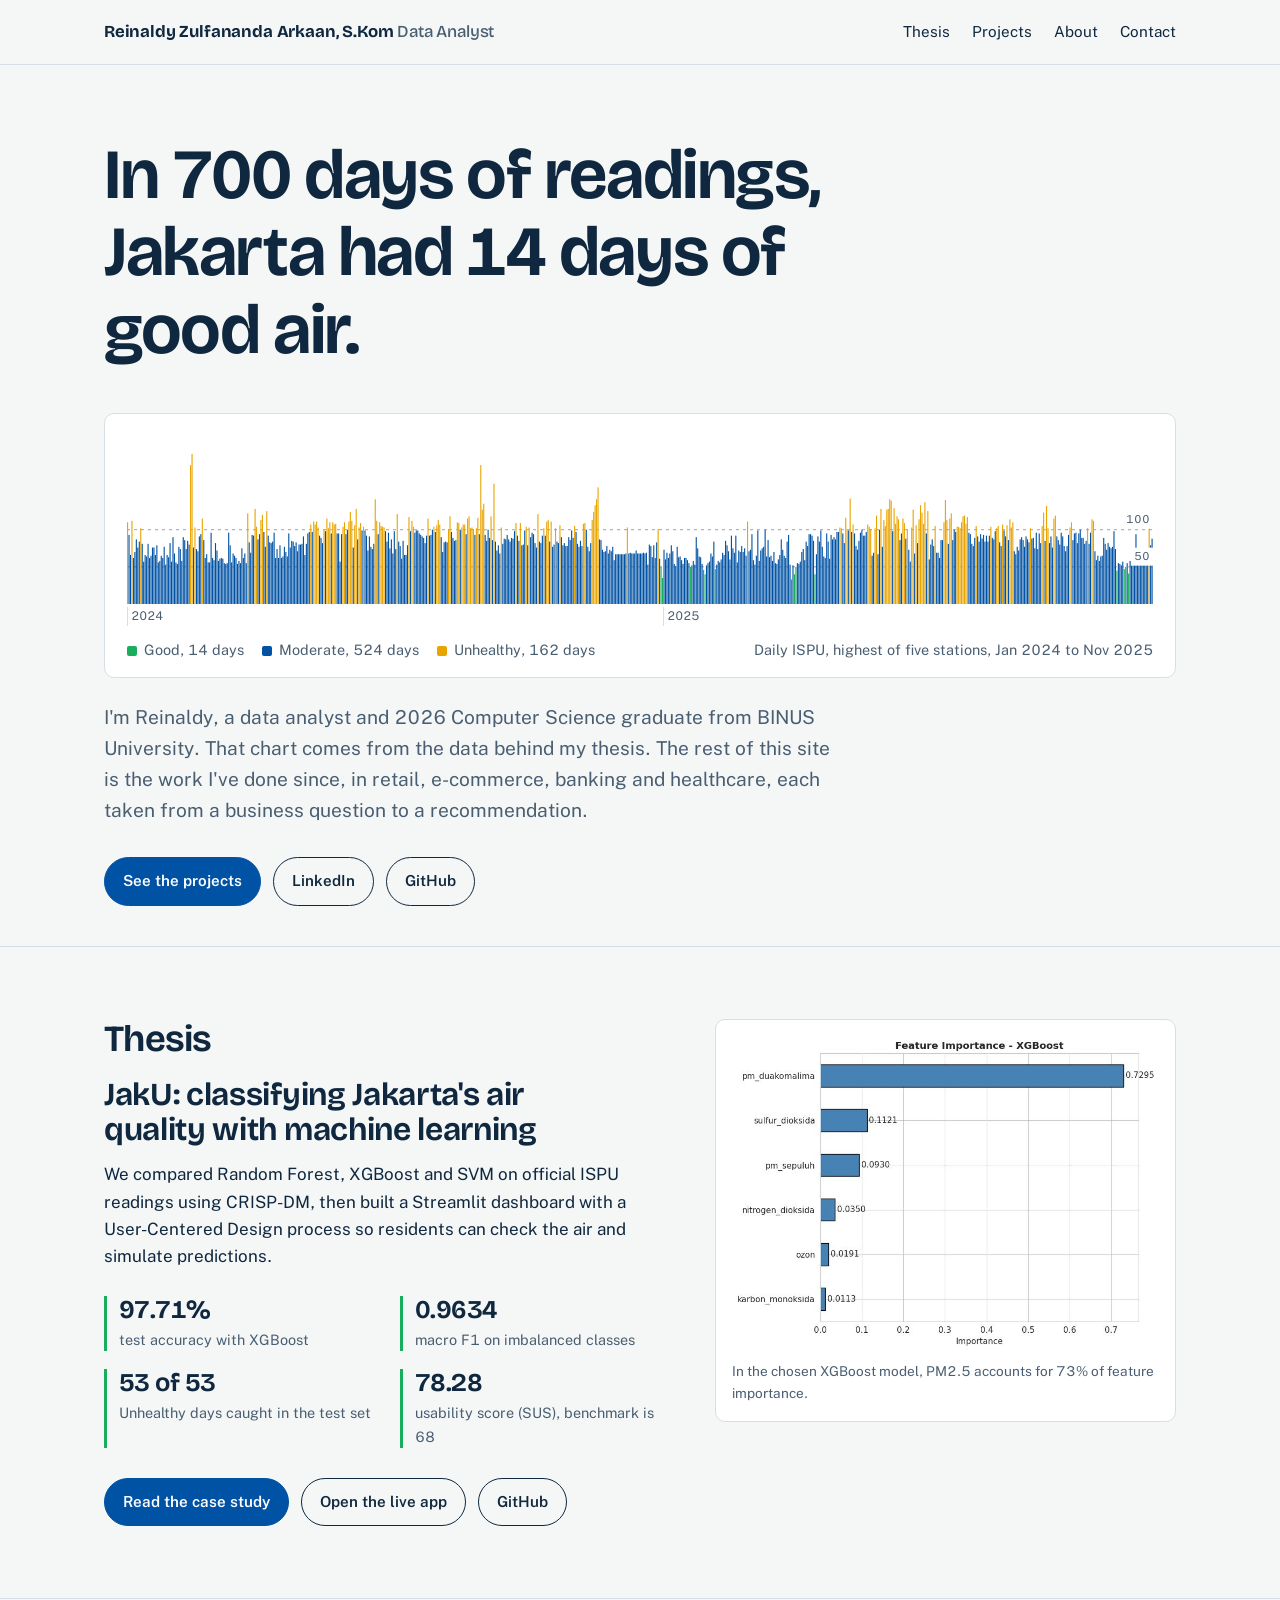
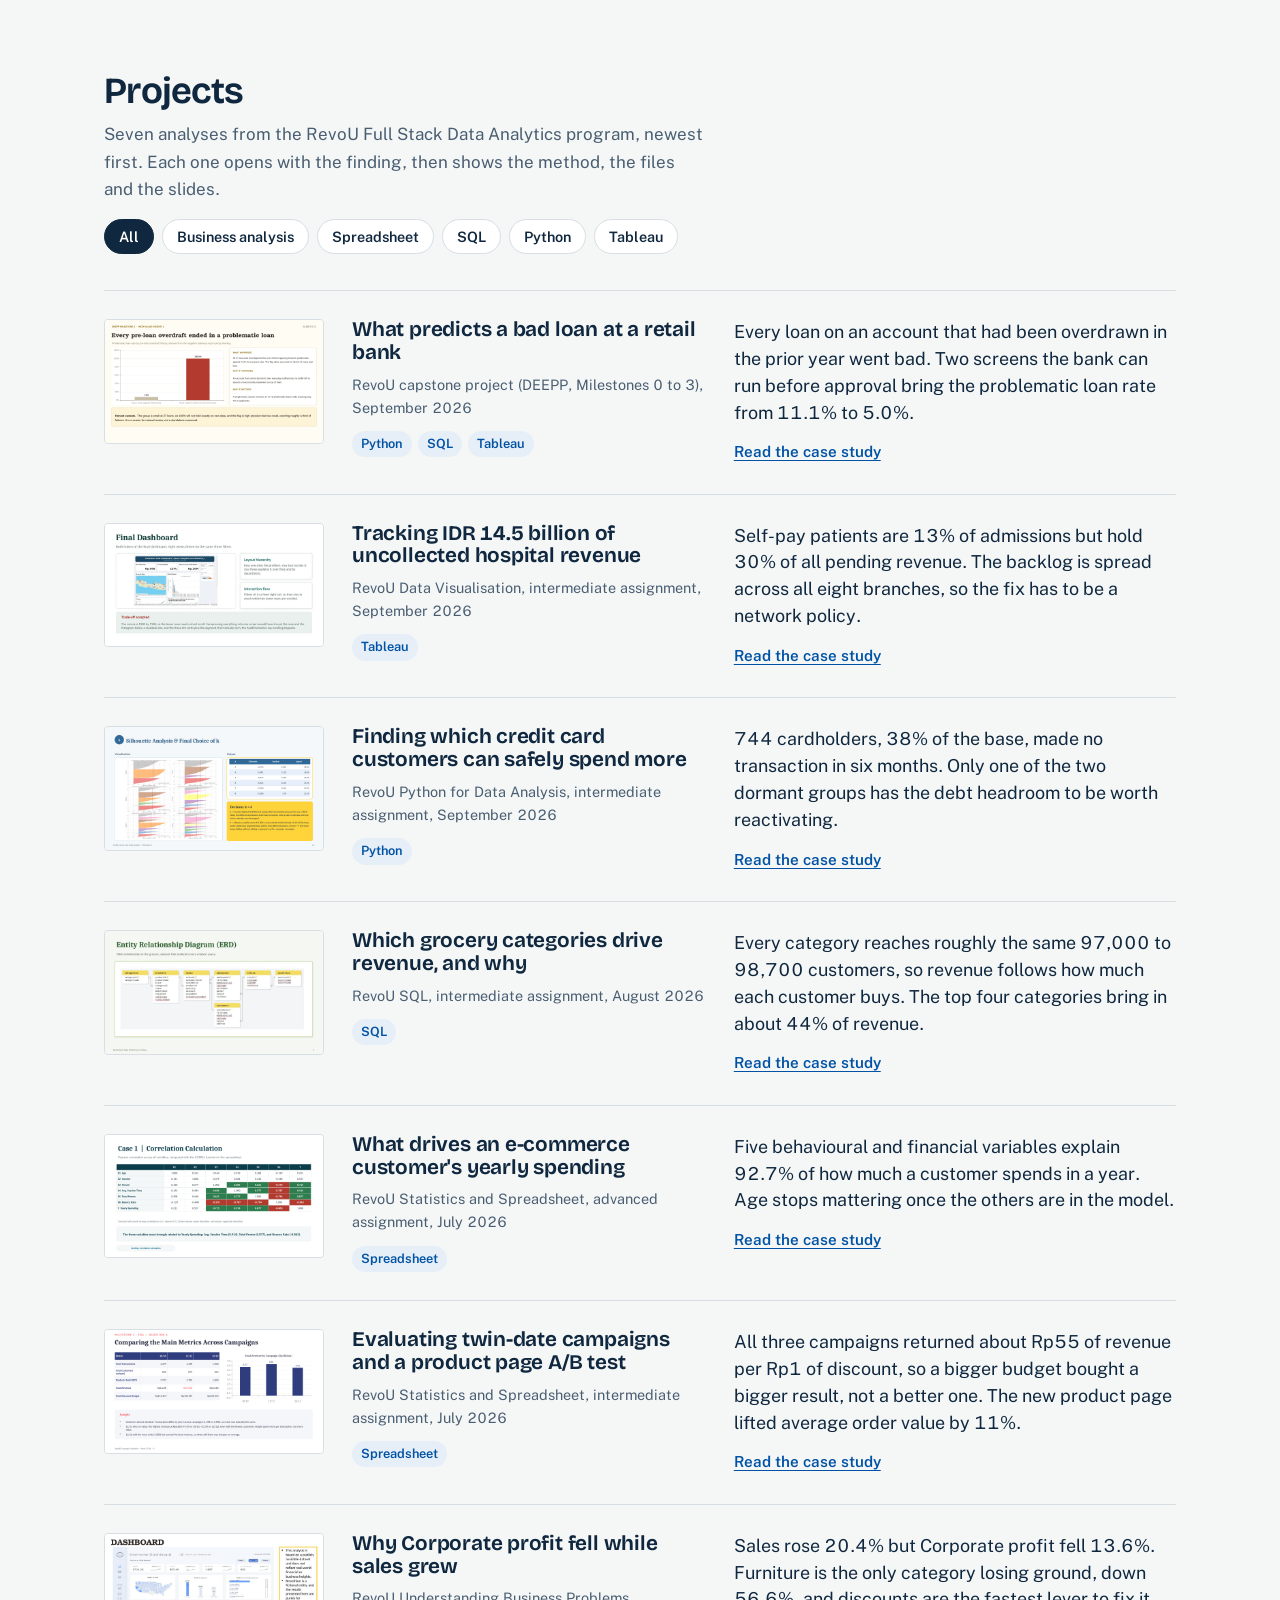
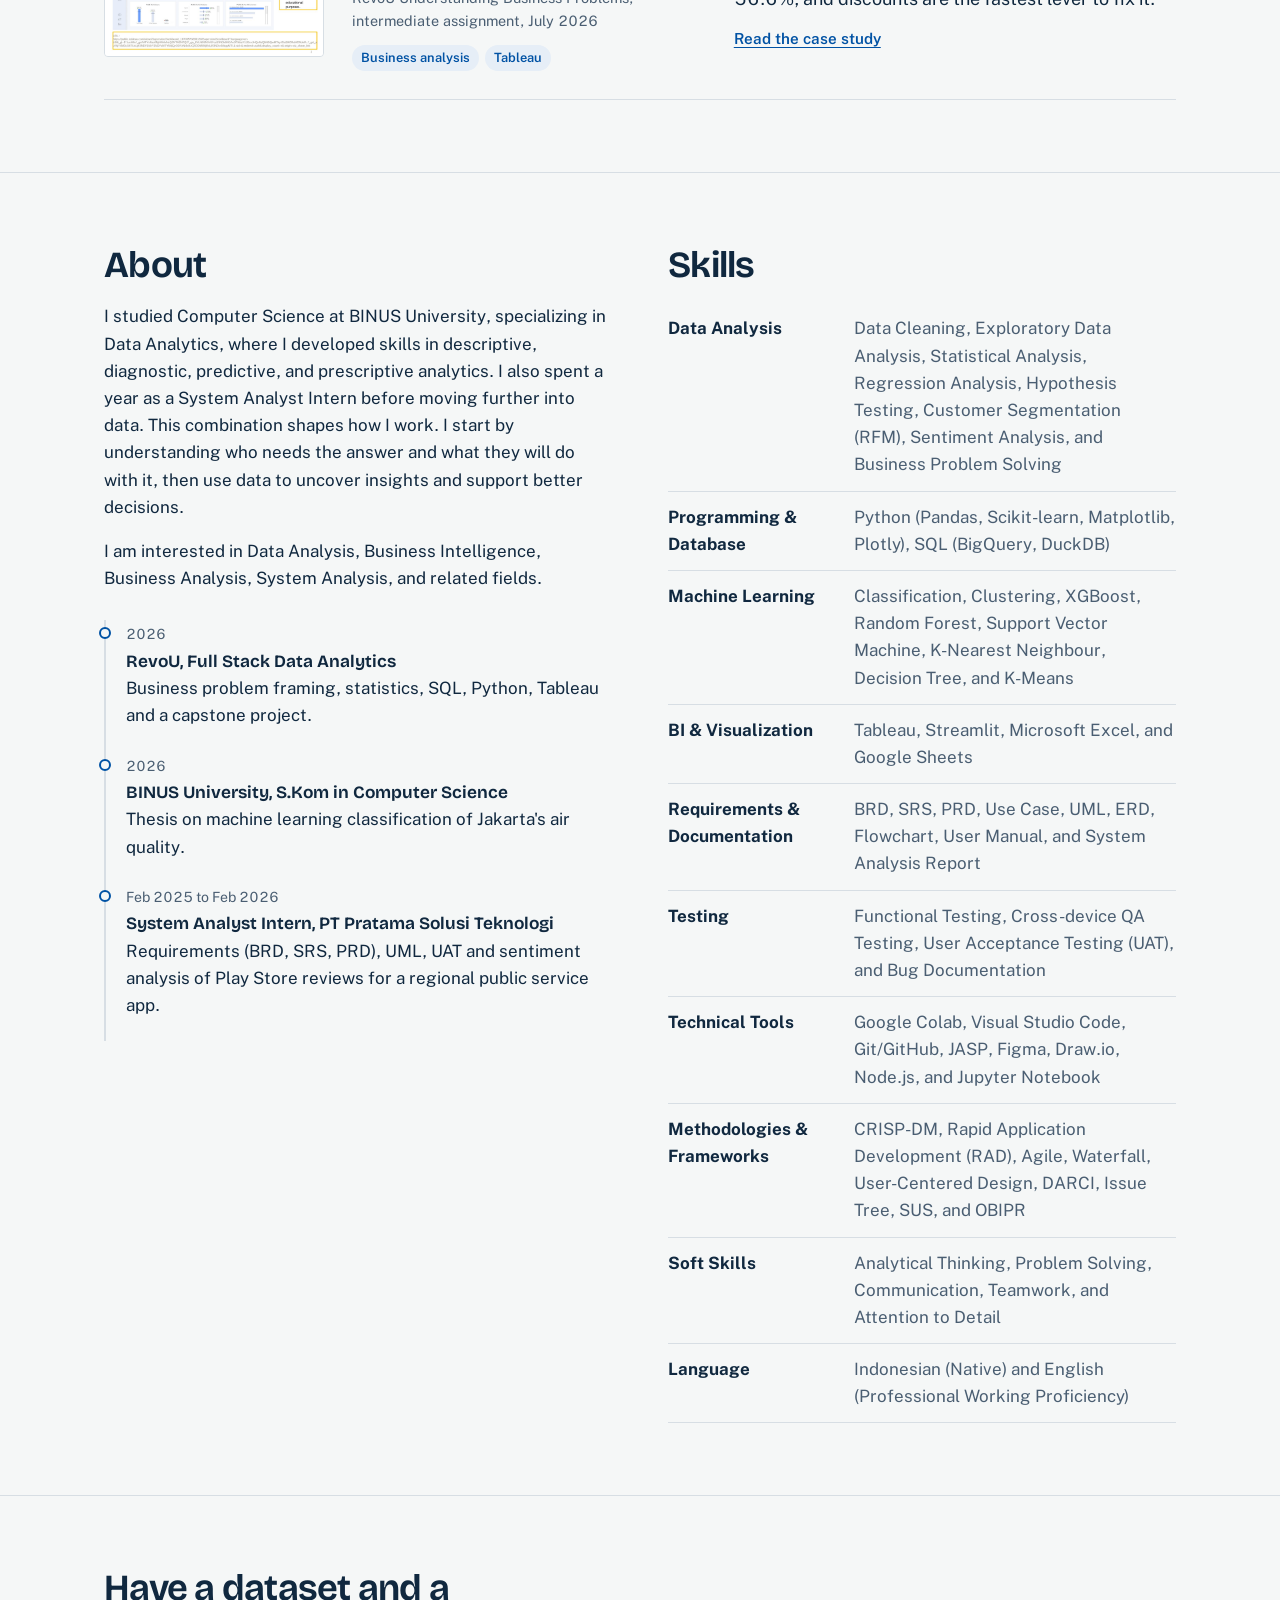
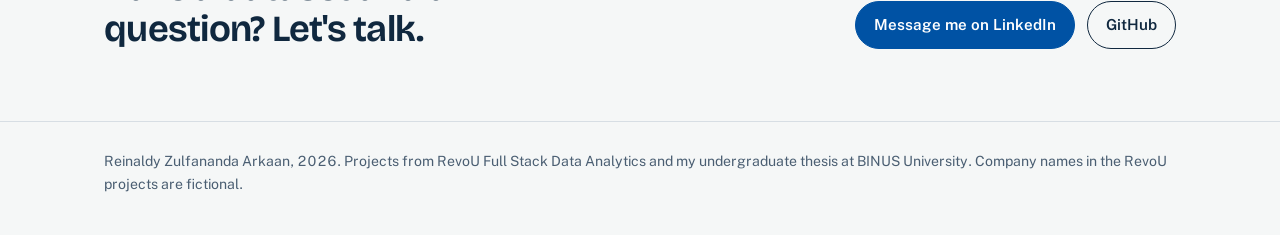
==== index.html @ dea35ff4 "Update index.html" ====
<!doctype html>
<html lang="en">
<head>
<meta charset="utf-8">
<meta name="viewport" content="width=device-width, initial-scale=1">
<title>Reinaldy Zulfananda Arkaan | Data Analyst</title>
<meta name="description" content="Data analyst portfolio: SQL, Python, spreadsheet and Tableau projects, plus a machine learning thesis on Jakarta&#x27;s air quality.">
<meta property="og:title" content="Reinaldy Zulfananda Arkaan | Data Analyst">
<meta property="og:description" content="Data analyst portfolio: SQL, Python, spreadsheet and Tableau projects, plus a machine learning thesis on Jakarta&#x27;s air quality.">
<meta name="theme-color" content="#10283F">
<link rel="icon" href="assets/img/favicon.svg" type="image/svg+xml">
<link rel="preconnect" href="https://fonts.googleapis.com"><link rel="preconnect" href="https://fonts.gstatic.com" crossorigin><link href="https://fonts.googleapis.com/css2?family=Bricolage+Grotesque:opsz,wght@12..96,500;12..96,650;12..96,700&family=Public+Sans:ital,wght@0,400;0,500;0,600;0,700;1,400&display=swap" rel="stylesheet">
<link rel="stylesheet" href="assets/css/style.css">
</head>
<body>
<a class="skip" href="#main">Skip to content</a>
<header class="site-head">
  <div class="wrap">
    <a class="wordmark" href="index.html">Reinaldy Zulfananda Arkaan, S.Kom <span>Data Analyst</span></a>
    <nav class="site-nav" aria-label="Main">
      <a href="index.html#thesis">Thesis</a>
      <a href="index.html#work">Projects</a>
      <a class="hide-sm" href="index.html#about">About</a>
      <a href="index.html#contact">Contact</a>
    </nav>
  </div>
</header>
<main id="main">
<div class="wrap">
  <section class="hero">
    <h1>In 700 days of readings, Jakarta had 14 days of good air.</h1>
    <div class="airstrip" id="airstrip">
      <div class="airstrip-chart"></div>
      <div class="airstrip-foot">
        <div class="legend"><span style="--c:var(--green)">Good, 14 days</span><span style="--c:var(--blue)">Moderate, 524 days</span><span style="--c:var(--amber)">Unhealthy, 162 days</span></div>
        <div>Daily ISPU, highest of five stations, Jan 2024 to Nov 2025</div>
      </div>
    </div>
    <p class="lede">I'm Reinaldy, a data analyst and 2026 Computer Science graduate from BINUS University. That chart comes from the data behind my thesis. The rest of this site is the work I've done since, in retail, e-commerce, banking and healthcare, each taken from a business question to a recommendation.</p>
    <div class="hero-actions">
      <a class="btn primary" href="#work">See the projects</a>
      <a class="btn" href="https://www.linkedin.com/in/reinaldy-zulfananda-arkaan-30567a179/" target="_blank" rel="noopener">LinkedIn</a>
      <a class="btn" href="https://github.com/ReinaldyZA" target="_blank" rel="noopener">GitHub</a>
    </div>
  </section>
</div>

<section class="block" id="thesis">
  <div class="wrap thesis">
    <div>
      <h2 style="margin-bottom:18px">Thesis</h2>
      <h3>JakU: classifying Jakarta's air quality with machine learning</h3>
      <p>We compared Random Forest, XGBoost and SVM on official ISPU readings using CRISP-DM, then built a Streamlit dashboard with a User-Centered Design process so residents can check the air and simulate predictions.</p>
      <dl class="facts">
        <div><dt>97.71%</dt><dd>test accuracy with XGBoost</dd></div>
        <div><dt>0.9634</dt><dd>macro F1 on imbalanced classes</dd></div>
        <div><dt>53 of 53</dt><dd>Unhealthy days caught in the test set</dd></div>
        <div><dt>78.28</dt><dd>usability score (SUS), benchmark is 68</dd></div>
      </dl>
      <div class="hero-actions" style="margin-top:0">
        <a class="btn primary" href="projects/jaku-thesis.html">Read the case study</a>
        <a class="btn" href="https://jaku7-reinaldyzulfanandaarkaan.streamlit.app/" target="_blank" rel="noopener">Open the live app</a>
        <a class="btn" href="https://github.com/ReinaldyZA/JAKU-Streamlit" target="_blank" rel="noopener">GitHub</a>
      </div>
    </div>
    <figure class="thesis-media">
      <img src="assets/img/jaku/feature-importance-xgb.jpg" alt="XGBoost feature importance. PM2.5 dominates at 0.73." loading="lazy">
      <figcaption>In the chosen XGBoost model, PM2.5 accounts for 73% of feature importance.</figcaption>
    </figure>
  </div>
</section>

<section class="block" id="work">
  <div class="wrap">
    <div class="block-head">
      <div>
        <h2>Projects</h2>
        <p>Seven analyses from the RevoU Full Stack Data Analytics program, newest first. Each one opens with the finding, then shows the method, the files and the slides.</p>
      </div>
      <div class="filters" role="group" aria-label="Filter projects by tool"><button type="button" data-filter="all" aria-pressed="true">All</button><button type="button" data-filter="business" aria-pressed="false">Business analysis</button><button type="button" data-filter="spreadsheet" aria-pressed="false">Spreadsheet</button><button type="button" data-filter="sql" aria-pressed="false">SQL</button><button type="button" data-filter="python" aria-pressed="false">Python</button><button type="button" data-filter="tableau" aria-pressed="false">Tableau</button></div>
    </div>
    <ul class="work-list"><li class="work-item" data-tools="python sql tableau">
  <a class="work-thumb" href="projects/berka-credit-risk.html" tabindex="-1" aria-hidden="true"><img src="assets/img/slides/berka-2.jpg" alt="" loading="lazy" width="1280" height="720"></a>
  <div>
    <h3><a href="projects/berka-credit-risk.html">What predicts a bad loan at a retail bank</a></h3>
    <p class="work-meta">RevoU capstone project (DEEPP, Milestones 0 to 3), September 2026</p>
    <ul class="tags"><li class="tag">Python</li><li class="tag">SQL</li><li class="tag">Tableau</li></ul>
  </div>
  <div>
    <p class="work-finding">Every loan on an account that had been overdrawn in the prior year went bad. Two screens the bank can run before approval bring the problematic loan rate from 11.1% to 5.0%.</p>
    <a class="work-link" href="projects/berka-credit-risk.html">Read the case study</a>
  </div>
</li><li class="work-item" data-tools="tableau">
  <a class="work-thumb" href="projects/revo-hospital-revenue-leakage.html" tabindex="-1" aria-hidden="true"><img src="assets/img/slides/revo-hospital-2.jpg" alt="" loading="lazy" width="1280" height="720"></a>
  <div>
    <h3><a href="projects/revo-hospital-revenue-leakage.html">Tracking IDR 14.5 billion of uncollected hospital revenue</a></h3>
    <p class="work-meta">RevoU Data Visualisation, intermediate assignment, September 2026</p>
    <ul class="tags"><li class="tag">Tableau</li></ul>
  </div>
  <div>
    <p class="work-finding">Self-pay patients are 13% of admissions but hold 30% of all pending revenue. The backlog is spread across all eight branches, so the fix has to be a network policy.</p>
    <a class="work-link" href="projects/revo-hospital-revenue-leakage.html">Read the case study</a>
  </div>
</li><li class="work-item" data-tools="python">
  <a class="work-thumb" href="projects/revobank-customer-segmentation.html" tabindex="-1" aria-hidden="true"><img src="assets/img/slides/revobank-2.jpg" alt="" loading="lazy" width="1280" height="720"></a>
  <div>
    <h3><a href="projects/revobank-customer-segmentation.html">Finding which credit card customers can safely spend more</a></h3>
    <p class="work-meta">RevoU Python for Data Analysis, intermediate assignment, September 2026</p>
    <ul class="tags"><li class="tag">Python</li></ul>
  </div>
  <div>
    <p class="work-finding">744 cardholders, 38% of the base, made no transaction in six months. Only one of the two dormant groups has the debt headroom to be worth reactivating.</p>
    <a class="work-link" href="projects/revobank-customer-segmentation.html">Read the case study</a>
  </div>
</li><li class="work-item" data-tools="sql">
  <a class="work-thumb" href="projects/revogrocers-sales-sql.html" tabindex="-1" aria-hidden="true"><img src="assets/img/slides/revogrocers-2.jpg" alt="" loading="lazy" width="1280" height="720"></a>
  <div>
    <h3><a href="projects/revogrocers-sales-sql.html">Which grocery categories drive revenue, and why</a></h3>
    <p class="work-meta">RevoU SQL, intermediate assignment, August 2026</p>
    <ul class="tags"><li class="tag">SQL</li></ul>
  </div>
  <div>
    <p class="work-finding">Every category reaches roughly the same 97,000 to 98,700 customers, so revenue follows how much each customer buys. The top four categories bring in about 44% of revenue.</p>
    <a class="work-link" href="projects/revogrocers-sales-sql.html">Read the case study</a>
  </div>
</li><li class="work-item" data-tools="spreadsheet">
  <a class="work-thumb" href="projects/tokobli-yearly-spending.html" tabindex="-1" aria-hidden="true"><img src="assets/img/slides/tokobli-regression-2.jpg" alt="" loading="lazy" width="1280" height="720"></a>
  <div>
    <h3><a href="projects/tokobli-yearly-spending.html">What drives an e-commerce customer&#x27;s yearly spending</a></h3>
    <p class="work-meta">RevoU Statistics and Spreadsheet, advanced assignment, July 2026</p>
    <ul class="tags"><li class="tag">Spreadsheet</li></ul>
  </div>
  <div>
    <p class="work-finding">Five behavioural and financial variables explain 92.7% of how much a customer spends in a year. Age stops mattering once the others are in the model.</p>
    <a class="work-link" href="projects/tokobli-yearly-spending.html">Read the case study</a>
  </div>
</li><li class="work-item" data-tools="spreadsheet">
  <a class="work-thumb" href="projects/tokobli-campaign-ab-test.html" tabindex="-1" aria-hidden="true"><img src="assets/img/slides/tokobli-campaign-2.jpg" alt="" loading="lazy" width="1280" height="720"></a>
  <div>
    <h3><a href="projects/tokobli-campaign-ab-test.html">Evaluating twin-date campaigns and a product page A/B test</a></h3>
    <p class="work-meta">RevoU Statistics and Spreadsheet, intermediate assignment, July 2026</p>
    <ul class="tags"><li class="tag">Spreadsheet</li></ul>
  </div>
  <div>
    <p class="work-finding">All three campaigns returned about Rp55 of revenue per Rp1 of discount, so a bigger budget bought a bigger result, not a better one. The new product page lifted average order value by 11%.</p>
    <a class="work-link" href="projects/tokobli-campaign-ab-test.html">Read the case study</a>
  </div>
</li><li class="work-item" data-tools="business tableau">
  <a class="work-thumb" href="projects/revoshion-corporate-profit.html" tabindex="-1" aria-hidden="true"><img src="assets/img/slides/ubp-2.jpg" alt="" loading="lazy" width="1280" height="720"></a>
  <div>
    <h3><a href="projects/revoshion-corporate-profit.html">Why Corporate profit fell while sales grew</a></h3>
    <p class="work-meta">RevoU Understanding Business Problems, intermediate assignment, July 2026</p>
    <ul class="tags"><li class="tag">Business analysis</li><li class="tag">Tableau</li></ul>
  </div>
  <div>
    <p class="work-finding">Sales rose 20.4% but Corporate profit fell 13.6%. Furniture is the only category losing ground, down 56.6%, and discounts are the fastest lever to fix it.</p>
    <a class="work-link" href="projects/revoshion-corporate-profit.html">Read the case study</a>
  </div>
</li></ul>
  </div>
</section>

<section class="block" id="about">
  <div class="wrap about">
    <div>
      <h2 style="margin-bottom:18px">About</h2>
      <p>I studied Computer Science at BINUS University, specializing in Data Analytics, where I developed skills in descriptive, diagnostic, predictive, and prescriptive analytics. I also spent a year as a System Analyst Intern before moving further into data. This combination shapes how I work. I start by understanding who needs the answer and what they will do with it, then use data to uncover insights and support better decisions.</p>
      <p>I am interested in Data Analysis, Business Intelligence, Business Analysis, System Analysis, and related fields.</p>
      <ol class="timeline" style="margin-top:28px">
        <li><span class="when">2026</span><strong>RevoU, Full Stack Data Analytics</strong>Business problem framing, statistics, SQL, Python, Tableau and a capstone project.</li>
        <li><span class="when">2026</span><strong>BINUS University, S.Kom in Computer Science</strong>Thesis on machine learning classification of Jakarta's air quality.</li>
        <li><span class="when">Feb 2025 to Feb 2026</span><strong>System Analyst Intern, PT Pratama Solusi Teknologi</strong>Requirements (BRD, SRS, PRD), UML, UAT and sentiment analysis of Play Store reviews for a regional public service app.</li>
      </ol>
    </div>
    <div>
      <h2 style="margin-bottom:18px">Skills</h2>
      <dl class="skills">
        <div><dt>Data Analysis</dt><dd>Data Cleaning, Exploratory Data Analysis, Statistical Analysis, Regression Analysis, Hypothesis Testing, Customer Segmentation (RFM), Sentiment Analysis, and Business Problem Solving</dd></div>
        <div><dt>Programming &amp; Database</dt><dd>Python (Pandas, Scikit-learn, Matplotlib, Plotly), SQL (BigQuery, DuckDB)</dd></div>
        <div><dt>Machine Learning</dt><dd>Classification, Clustering, XGBoost, Random Forest, Support Vector Machine, K-Nearest Neighbour, Decision Tree, and K-Means</dd></div>
        <div><dt>BI &amp; Visualization</dt><dd>Tableau, Streamlit, Microsoft Excel, and Google Sheets</dd></div>
        <div><dt>Requirements &amp; Documentation</dt><dd>BRD, SRS, PRD, Use Case, UML, ERD, Flowchart, User Manual, and System Analysis Report</dd></div>
        <div><dt>Testing</dt><dd>Functional Testing, Cross-device QA Testing, User Acceptance Testing (UAT), and Bug Documentation</dd></div>
        <div><dt>Technical Tools</dt><dd>Google Colab, Visual Studio Code, Git/GitHub, JASP, Figma, Draw.io, Node.js, and Jupyter Notebook</dd></div>
        <div><dt>Methodologies &amp; Frameworks</dt><dd>CRISP-DM, Rapid Application Development (RAD), Agile, Waterfall, User-Centered Design, DARCI, Issue Tree, SUS, and OBIPR</dd></div>
        <div><dt>Soft Skills</dt><dd>Analytical Thinking, Problem Solving, Communication, Teamwork, and Attention to Detail</dd></div>
        <div><dt>Language</dt><dd>Indonesian (Native) and English (Professional Working Proficiency)</dd></div>
      </dl>
    </div>
  </div>
</section>

<section class="block" id="contact">
  <div class="wrap contact">
    <h2>Have a dataset and a question? Let's talk.</h2>
    <div class="hero-actions" style="margin-top:0">
      <a class="btn primary" href="https://www.linkedin.com/in/reinaldy-zulfananda-arkaan-30567a179/" target="_blank" rel="noopener">Message me on LinkedIn</a>
      <a class="btn" href="https://github.com/ReinaldyZA" target="_blank" rel="noopener">GitHub</a>
    </div>
  </div>
</section>
</main>
<footer class="site-foot">
  <div class="wrap">Reinaldy Zulfananda Arkaan, 2026. Projects from RevoU Full Stack Data Analytics and my undergraduate thesis at BINUS University. Company names in the RevoU projects are fictional.</div>
</footer>
<script src="assets/js/ispu-data.js"></script><script src="assets/js/main.js"></script>
</body>
</html>
---- assets/css/style.css ----
:root {
  --paper: #F5F7F7;
  --surface: #FFFFFF;
  --ink: #10283F;
  --ink-soft: #4A5E72;
  --line: #D7DEE4;
  --blue: #0052A4;
  --green: #19AE5D;
  --amber: #E9A400;
  --blue-wash: #E6EEF7;
  --radius-s: 4px;
  --radius-m: 10px;
  --wrap: 1120px;
  --display: "Bricolage Grotesque", "Segoe UI", system-ui, sans-serif;
  --body: "Public Sans", "Segoe UI", system-ui, -apple-system, sans-serif;
}

*, *::before, *::after { box-sizing: border-box; }
html { -webkit-text-size-adjust: 100%; scroll-behavior: smooth; }
@media (prefers-reduced-motion: reduce) { html { scroll-behavior: auto; } }

body {
  margin: 0;
  background: var(--paper);
  color: var(--ink);
  font-family: var(--body);
  font-size: 1.0625rem;
  line-height: 1.6;
  font-variant-numeric: tabular-nums;
}

img { max-width: 100%; height: auto; display: block; }
a { color: var(--blue); text-underline-offset: 3px; text-decoration-thickness: 1px; }
a:hover { text-decoration-thickness: 2px; }
:focus-visible { outline: 3px solid var(--amber); outline-offset: 3px; border-radius: 2px; }

.wrap { max-width: var(--wrap); margin: 0 auto; padding: 0 24px; }
.skip { position: absolute; left: -999px; top: 8px; background: var(--ink); color: #fff; padding: 8px 12px; z-index: 10; }
.skip:focus { left: 8px; }

/* Header */
.site-head { border-bottom: 1px solid var(--line); background: var(--paper); position: sticky; top: 0; z-index: 5; }
.site-head .wrap { display: flex; align-items: center; justify-content: space-between; gap: 16px; min-height: 64px; }
.wordmark { font-family: var(--display); font-weight: 700; font-size: 1.05rem; color: var(--ink); text-decoration: none; letter-spacing: -0.01em; }
.wordmark span { color: var(--ink-soft); font-weight: 500; }
.site-nav { display: flex; gap: 22px; flex-wrap: wrap; }
.site-nav a { color: var(--ink); text-decoration: none; font-size: 0.95rem; }
.site-nav a:hover { color: var(--blue); text-decoration: underline; }

/* Type */
h1, h2, h3 { font-family: var(--display); font-weight: 650; letter-spacing: -0.02em; line-height: 1.1; margin: 0; }
h2 { font-size: clamp(1.7rem, 3vw, 2.3rem); }
h3 { font-size: 1.3rem; letter-spacing: -0.01em; }
p { margin: 0 0 1em; }
.lede { font-size: 1.2rem; color: var(--ink-soft); max-width: 62ch; }

/* Hero */
.hero { padding: 72px 0 40px; }
.hero h1 { font-size: clamp(2.3rem, 5.6vw, 4.4rem); max-width: 17ch; }
.hero .lede { margin-top: 24px; }

.airstrip { margin-top: 44px; background: var(--surface); border: 1px solid var(--line); border-radius: var(--radius-m); padding: 22px 22px 16px; }
.airstrip-chart { position: relative; }
.airstrip svg { width: 100%; height: 190px; display: block; overflow: visible; }
.airstrip .thr { stroke: var(--ink-soft); stroke-width: 1; stroke-dasharray: 3 4; opacity: .55; }
.airstrip .thr-label { position: absolute; right: 0; transform: translateY(-110%); font-size: 11px; color: var(--ink-soft); background: var(--surface); padding: 0 3px; }
.airstrip .year-label { position: absolute; bottom: 0; font-size: 12px; color: var(--ink-soft); padding-left: 3px; border-left: 1px solid var(--line); }
.airstrip .bar { transition: opacity .15s; }
.airstrip svg:hover .bar { opacity: .45; }
.airstrip svg .bar.on { opacity: 1; }
.air-tip { position: absolute; top: -8px; pointer-events: none; background: var(--ink); color: #fff; font-size: .82rem; padding: 6px 9px; border-radius: var(--radius-s); white-space: nowrap; transform: translate(-50%, -100%); opacity: 0; transition: opacity .12s; }
.air-tip.show { opacity: 1; }
.airstrip-foot { display: flex; flex-wrap: wrap; justify-content: space-between; gap: 10px 24px; margin-top: 12px; font-size: .9rem; color: var(--ink-soft); }
.legend { display: flex; flex-wrap: wrap; gap: 6px 18px; }
.legend span::before { content: ""; display: inline-block; width: 10px; height: 10px; border-radius: 2px; margin-right: 7px; vertical-align: -1px; background: var(--c); }

.hero-actions { display: flex; flex-wrap: wrap; gap: 12px; margin-top: 32px; }
.btn { display: inline-flex; align-items: center; gap: 8px; padding: 11px 18px; border-radius: 999px; font-weight: 600; font-size: .95rem; text-decoration: none; border: 1.5px solid var(--ink); color: var(--ink); background: transparent; }
.btn:hover { background: var(--ink); color: #fff; text-decoration: none; }
.btn.primary { background: var(--blue); border-color: var(--blue); color: #fff; }
.btn.primary:hover { background: #003F80; border-color: #003F80; }

/* Sections */
section.block { padding: 72px 0; border-top: 1px solid var(--line); }
.block-head { display: flex; flex-wrap: wrap; align-items: end; justify-content: space-between; gap: 16px 32px; margin-bottom: 36px; }
.block-head p { margin: 10px 0 0; color: var(--ink-soft); max-width: 60ch; }

/* Thesis feature */
.thesis { display: grid; grid-template-columns: 1.1fr .9fr; gap: 48px; align-items: start; }
.thesis h3 { font-size: clamp(1.5rem, 2.6vw, 2rem); margin-bottom: 14px; max-width: 22ch; }
.thesis-media { margin: 0; background: var(--surface); border: 1px solid var(--line); border-radius: var(--radius-m); padding: 16px; }
.thesis-media figcaption { font-size: .85rem; color: var(--ink-soft); margin-top: 10px; }
.facts { display: grid; grid-template-columns: repeat(2, minmax(0, 1fr)); gap: 18px 28px; margin: 26px 0 30px; padding: 0; }
.facts div { border-left: 3px solid var(--green); padding-left: 12px; }
.facts dt { font-family: var(--display); font-weight: 650; font-size: 1.6rem; letter-spacing: -0.02em; line-height: 1.1; }
.facts dd { margin: 4px 0 0; font-size: .9rem; color: var(--ink-soft); }

/* Filters */
.filters { display: flex; flex-wrap: wrap; gap: 8px; }
.filters button { font: 600 .9rem var(--body); padding: 8px 14px; border-radius: 999px; border: 1.5px solid var(--line); background: var(--surface); color: var(--ink); cursor: pointer; }
.filters button:hover { border-color: var(--ink); }
.filters button[aria-pressed="true"] { background: var(--ink); border-color: var(--ink); color: #fff; }

/* Project list */
.work-list { list-style: none; margin: 0; padding: 0; border-top: 1px solid var(--line); }
.work-item { display: grid; grid-template-columns: 220px minmax(0, 1fr) minmax(0, 1.25fr); gap: 28px; padding: 28px 0; border-bottom: 1px solid var(--line); align-items: start; }
.work-item[hidden] { display: none; }
.work-thumb { border-radius: var(--radius-s); border: 1px solid var(--line); overflow: hidden; background: var(--surface); }
.work-thumb img { aspect-ratio: 16 / 9; object-fit: cover; width: 100%; }
.work-item h3 a { color: var(--ink); text-decoration: none; }
.work-item h3 a:hover { color: var(--blue); text-decoration: underline; }
.work-meta { font-size: .9rem; color: var(--ink-soft); margin: 8px 0 12px; }
.tags { display: flex; flex-wrap: wrap; gap: 6px; list-style: none; padding: 0; margin: 0; }
.tag { font-size: .8rem; font-weight: 600; padding: 3px 9px; border-radius: 999px; background: var(--blue-wash); color: var(--blue); }
.work-finding { font-size: 1.12rem; line-height: 1.5; margin: 0 0 12px; }
.work-link { font-weight: 600; font-size: .95rem; }

/* About */
.about { display: grid; grid-template-columns: 1fr 1fr; gap: 56px; }
.timeline { list-style: none; margin: 0; padding: 0; border-left: 2px solid var(--line); }
.timeline li { position: relative; padding: 0 0 22px 20px; }
.timeline li::before { content: ""; position: absolute; left: -7px; top: 7px; width: 12px; height: 12px; border-radius: 50%; background: var(--paper); border: 2px solid var(--blue); }
.timeline .when { font-size: .88rem; color: var(--ink-soft); }
.timeline strong { display: block; font-family: var(--display); font-weight: 650; font-size: 1.08rem; }
.skills { margin: 0; }
.skills div { display: grid; grid-template-columns: 170px 1fr; gap: 16px; padding: 12px 0; border-bottom: 1px solid var(--line); }
.skills dt { font-weight: 700; }
.skills dd { margin: 0; color: var(--ink-soft); }

/* Contact / footer */
.contact { display: flex; flex-wrap: wrap; justify-content: space-between; gap: 24px; align-items: end; }
.contact h2 { max-width: 20ch; }
.site-foot { padding: 28px 0 40px; font-size: .88rem; color: var(--ink-soft); border-top: 1px solid var(--line); }

/* Case study page */
.case-head { padding: 48px 0 36px; }
.back { font-size: .95rem; font-weight: 600; display: inline-block; margin-bottom: 26px; }
.case-head h1 { font-size: clamp(2rem, 4.4vw, 3.3rem); max-width: 22ch; }
.case-head .lede { margin-top: 18px; }
.case-meta { display: grid; grid-template-columns: repeat(4, minmax(0, 1fr)); gap: 20px; margin: 34px 0 0; padding: 20px 0 0; border-top: 1px solid var(--line); }
.case-meta dt { font-size: .85rem; color: var(--ink-soft); }
.case-meta dd { margin: 4px 0 0; font-weight: 600; font-size: .95rem; }

.case-body { display: grid; grid-template-columns: minmax(0, 1fr) 300px; gap: 56px; padding: 20px 0 72px; }
.case-body section { margin-bottom: 44px; }
.case-body h2 { font-size: 1.55rem; margin-bottom: 14px; }
.case-body p, .case-body li { max-width: 68ch; }
.question { font-family: var(--display); font-size: 1.35rem; line-height: 1.35; font-weight: 500; border-left: 4px solid var(--blue); padding: 4px 0 4px 18px; margin: 0; }
.steps { padding-left: 1.3em; margin: 0; }
.steps li { margin-bottom: 10px; padding-left: 4px; }
.steps li::marker { font-family: var(--display); font-weight: 700; color: var(--blue); }
.findings { list-style: none; padding: 0; margin: 0; }
.findings li { padding: 14px 0; border-bottom: 1px solid var(--line); }
.findings li:first-child { border-top: 1px solid var(--line); }
.findings strong { font-family: var(--display); font-weight: 650; }
.recs { padding-left: 1.2em; margin: 0; }
.recs li { margin-bottom: 8px; }

.gallery { display: grid; grid-template-columns: repeat(2, minmax(0, 1fr)); gap: 14px; }
.gallery button { padding: 0; border: 1px solid var(--line); border-radius: var(--radius-s); background: var(--surface); cursor: zoom-in; overflow: hidden; }
.gallery img { width: 100%; aspect-ratio: 16 / 9; object-fit: cover; }
.note { font-size: .88rem; color: var(--ink-soft); margin-top: 10px; }

.aside { position: sticky; top: 88px; align-self: start; }
.aside h2 { font-size: 1.1rem; margin-bottom: 10px; }
.links { list-style: none; padding: 0; margin: 0 0 28px; border-top: 1px solid var(--line); }
.links li { border-bottom: 1px solid var(--line); }
.links a { display: flex; justify-content: space-between; gap: 12px; padding: 12px 2px; text-decoration: none; color: var(--ink); font-weight: 600; font-size: .95rem; }
.links a:hover { color: var(--blue); }
.links small { color: var(--ink-soft); font-weight: 500; white-space: nowrap; }

.embed { border: 1px solid var(--line); border-radius: var(--radius-m); overflow: hidden; background: var(--surface); }
.embed iframe { width: 100%; height: 760px; border: 0; display: block; }

.codebox { background: #0F2236; color: #E4ECF4; border-radius: var(--radius-m); padding: 18px 20px; overflow-x: auto; font-size: .86rem; line-height: 1.55; max-height: 520px; }
details summary { cursor: pointer; font-weight: 600; margin-bottom: 12px; }

.table-wrap { overflow-x: auto; }
table.data { border-collapse: collapse; width: 100%; font-size: .95rem; background: var(--surface); }
table.data th, table.data td { text-align: left; padding: 10px 12px; border-bottom: 1px solid var(--line); }
table.data th { font-size: .85rem; color: var(--ink-soft); font-weight: 600; }
table.data tr.best td { font-weight: 700; }
table.data td.num, table.data th.num { text-align: right; }

.figure { background: var(--surface); border: 1px solid var(--line); border-radius: var(--radius-m); padding: 14px; margin: 18px 0 8px; }
.figure figcaption { font-size: .85rem; color: var(--ink-soft); margin-top: 8px; }

.next-case { border-top: 1px solid var(--line); padding: 36px 0 60px; }
.next-case a { font-family: var(--display); font-size: 1.5rem; font-weight: 650; text-decoration: none; color: var(--ink); }
.next-case a:hover { color: var(--blue); text-decoration: underline; }
.next-case span { display: block; font-size: .9rem; color: var(--ink-soft); margin-bottom: 6px; }

dialog.lightbox { border: 0; padding: 0; background: transparent; max-width: min(1280px, 94vw); }
dialog.lightbox::backdrop { background: rgba(16, 40, 63, .82); }
dialog.lightbox img { border-radius: var(--radius-s); }
dialog.lightbox button { position: absolute; top: 8px; right: 8px; font: 600 .9rem var(--body); background: #fff; color: var(--ink); border: 0; border-radius: 999px; padding: 8px 14px; cursor: pointer; }

@media (max-width: 900px) {
  .thesis, .about, .case-body { grid-template-columns: 1fr; gap: 36px; }
  .work-item { grid-template-columns: 1fr; gap: 14px; }
  .work-thumb { max-width: 420px; }
  .case-meta { grid-template-columns: repeat(2, minmax(0, 1fr)); }
  .aside { position: static; }
  .embed iframe { height: 560px; }
}
@media (max-width: 560px) {
  .site-nav { gap: 14px; }
  .site-nav a.hide-sm { display: none; }
  .wordmark span { display: none; }
  .site-nav { gap: 12px; flex-wrap: nowrap; }
  .site-nav a { font-size: .85rem; white-space: nowrap; }
  .wordmark { font-size: .95rem; white-space: nowrap; }
  .site-head .wrap { padding: 0 16px; }
  .hero { padding-top: 48px; }
  .facts { grid-template-columns: 1fr 1fr; }
  .gallery { grid-template-columns: 1fr; }
  .skills div { grid-template-columns: 1fr; gap: 4px; }
  .airstrip svg { height: 150px; }
}
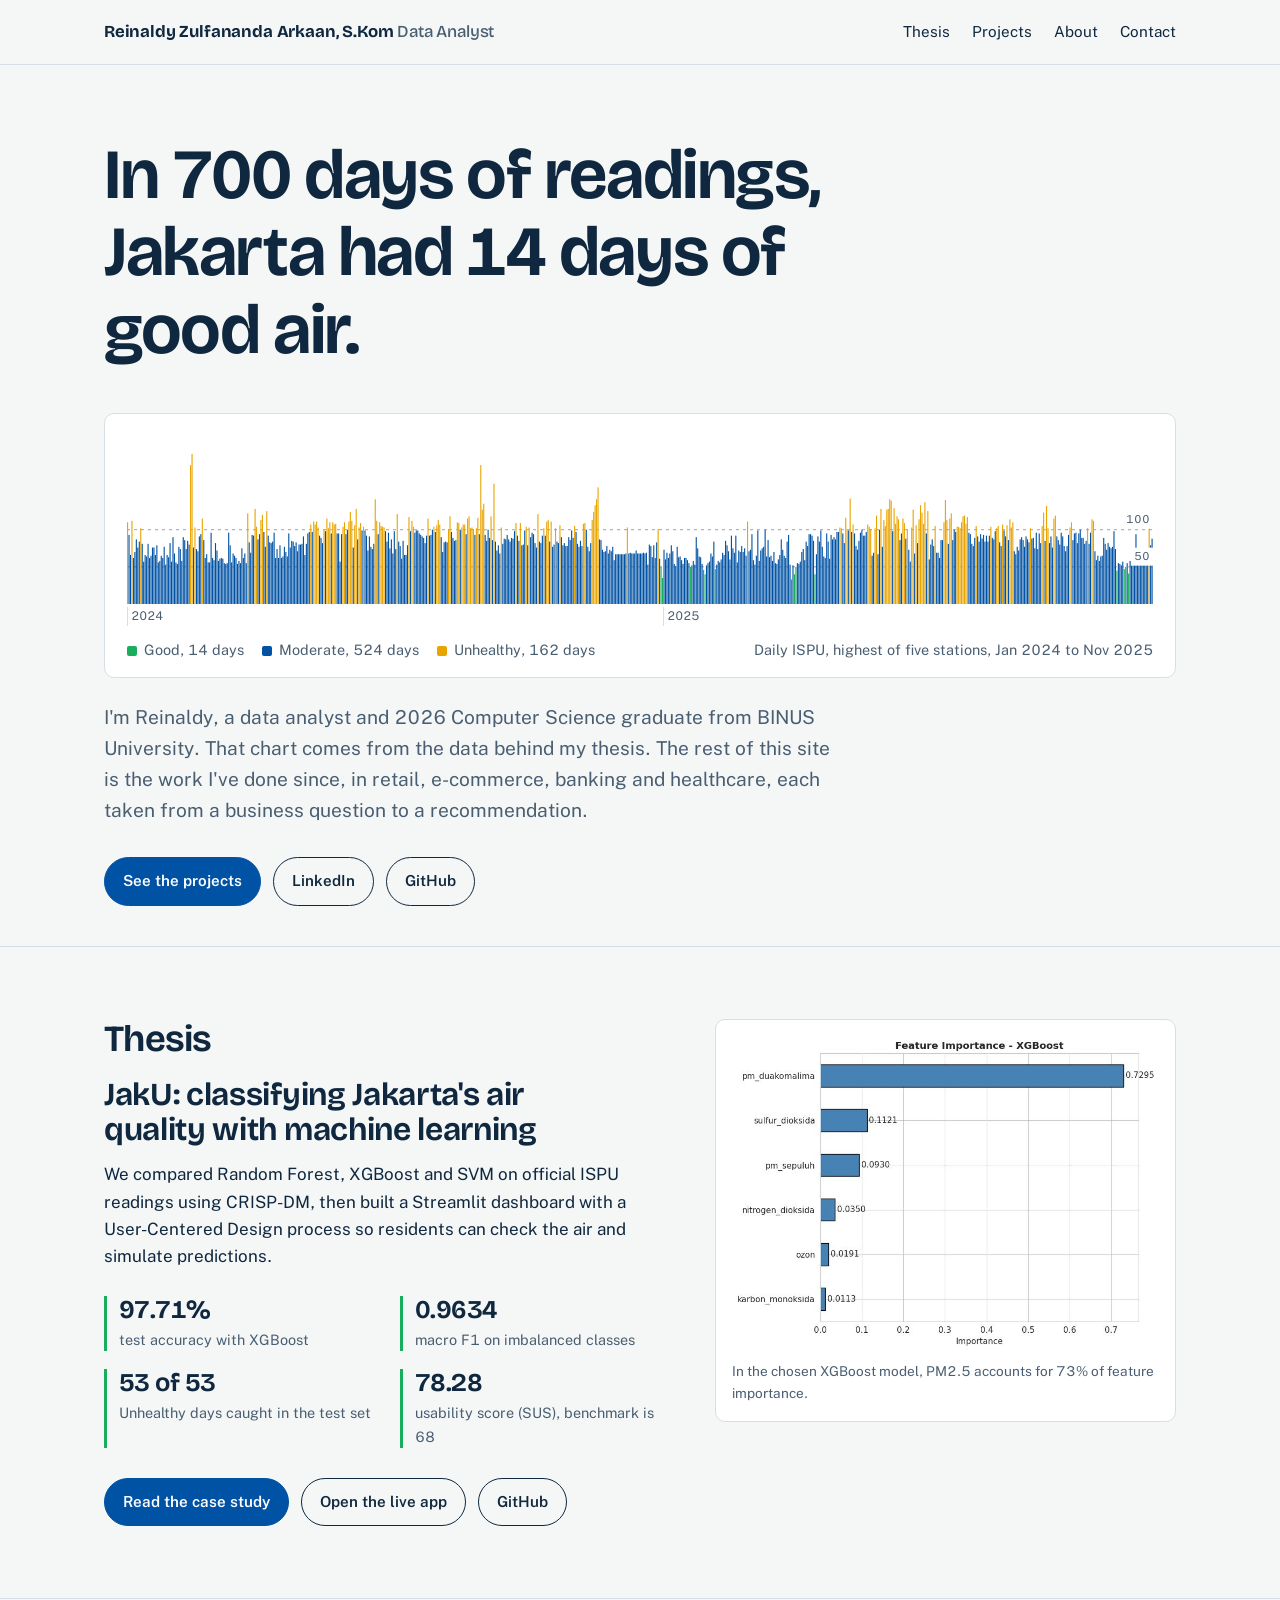
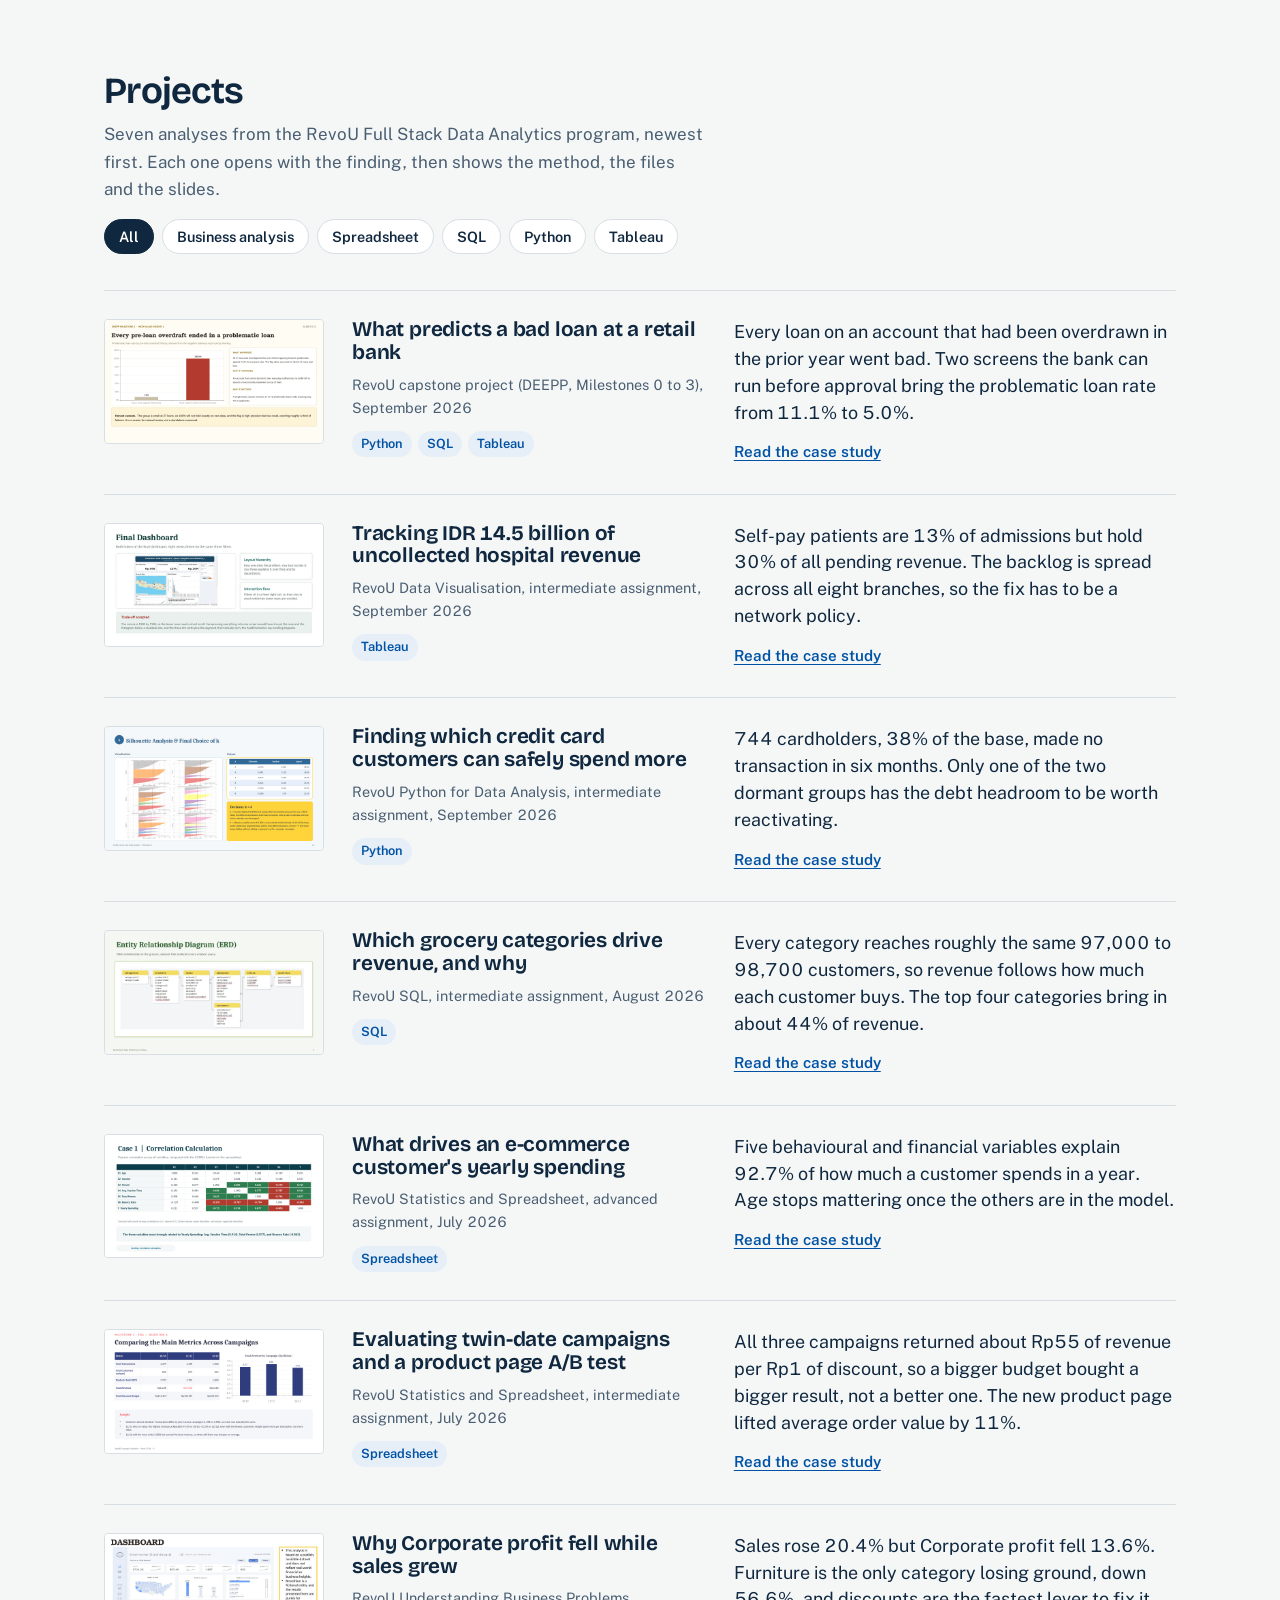
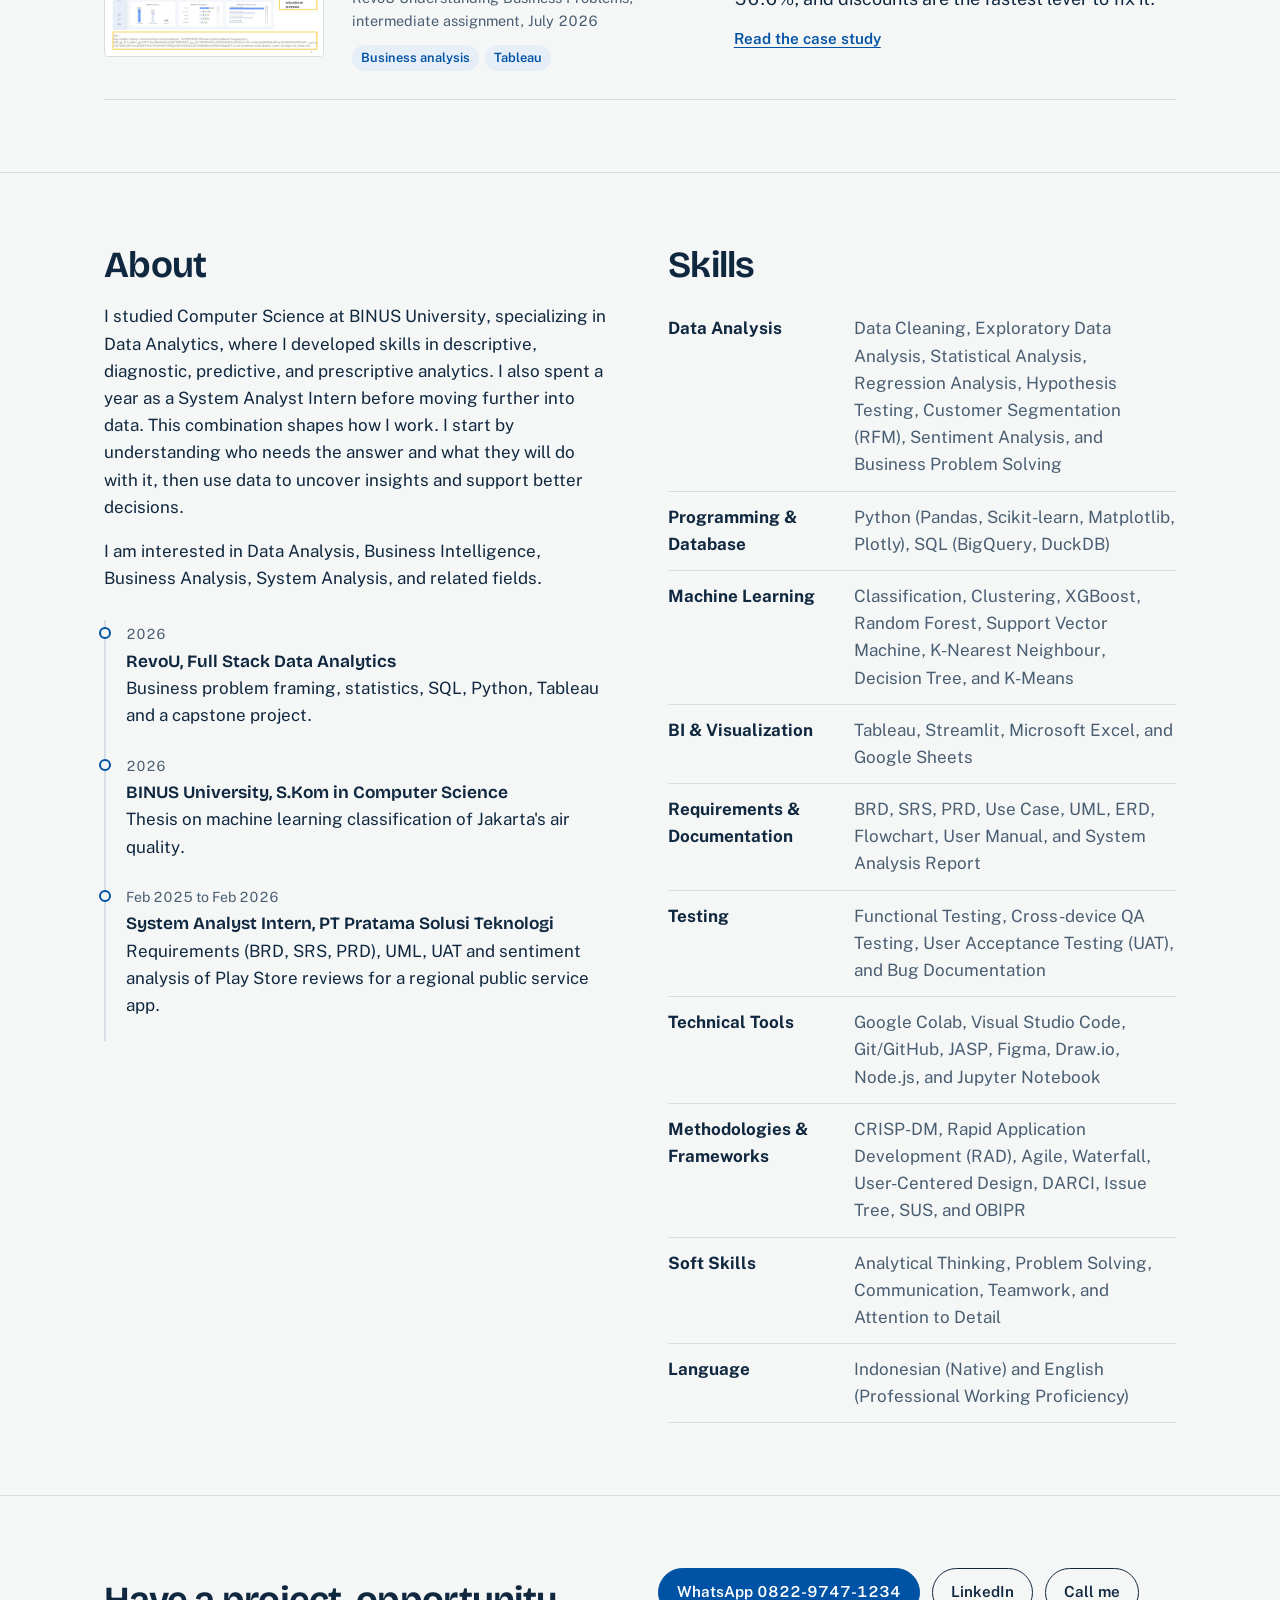
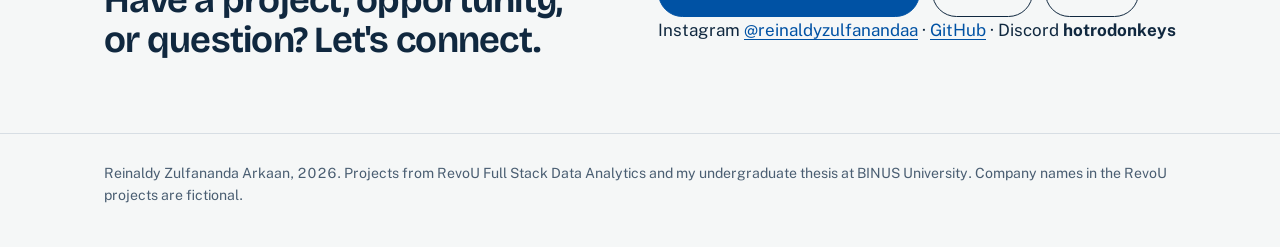
==== commit 588b3977: "Update index.html" ====
--- a/index.html
+++ b/index.html
@@ -192,10 +192,18 @@
 
 <section class="block" id="contact">
   <div class="wrap contact">
-    <h2>Have a dataset and a question? Let's talk.</h2>
-    <div class="hero-actions" style="margin-top:0">
-      <a class="btn primary" href="https://www.linkedin.com/in/reinaldy-zulfananda-arkaan-30567a179/" target="_blank" rel="noopener">Message me on LinkedIn</a>
-      <a class="btn" href="https://github.com/ReinaldyZA" target="_blank" rel="noopener">GitHub</a>
+    <h2>Have a project, opportunity, or question? Let's connect.</h2>
+    <div>
+      <div class="hero-actions" style="margin-top:0">
+        <a class="btn primary" href="https://wa.me/6282297471234" target="_blank" rel="noopener">WhatsApp 0822-9747-1234</a>
+        <a class="btn" href="https://www.linkedin.com/in/reinaldy-zulfananda-arkaan-30567a179/" target="_blank" rel="noopener">LinkedIn</a>
+        <a class="btn" href="tel:+6282297471234">Call me</a>
+      </div>
+      <p class="contact-more">
+        Instagram <a href="https://www.instagram.com/reinaldyzulfanandaa/" target="_blank" rel="noopener">@reinaldyzulfanandaa</a> ·
+        <a href="https://github.com/ReinaldyZA" target="_blank" rel="noopener">GitHub</a> ·
+        Discord <strong>hotrodonkeys</strong>
+      </p>
     </div>
   </div>
 </section>
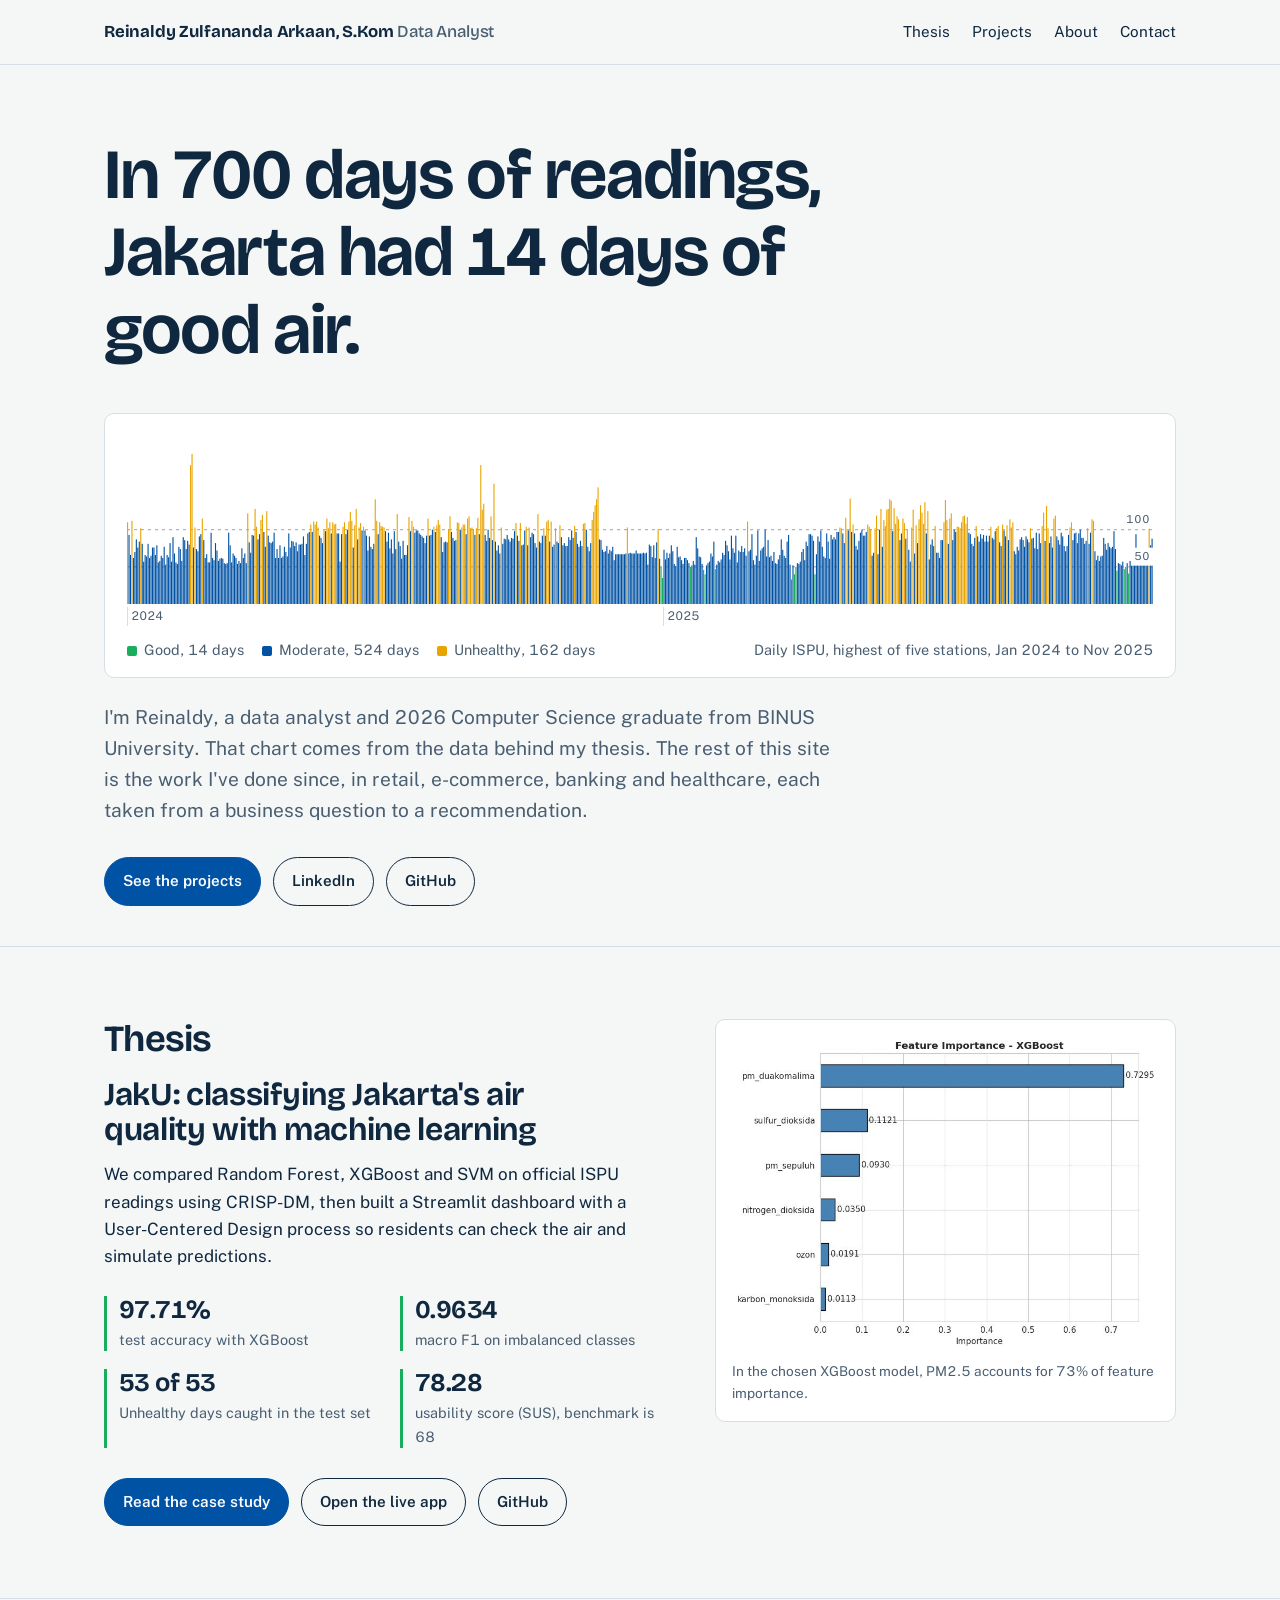
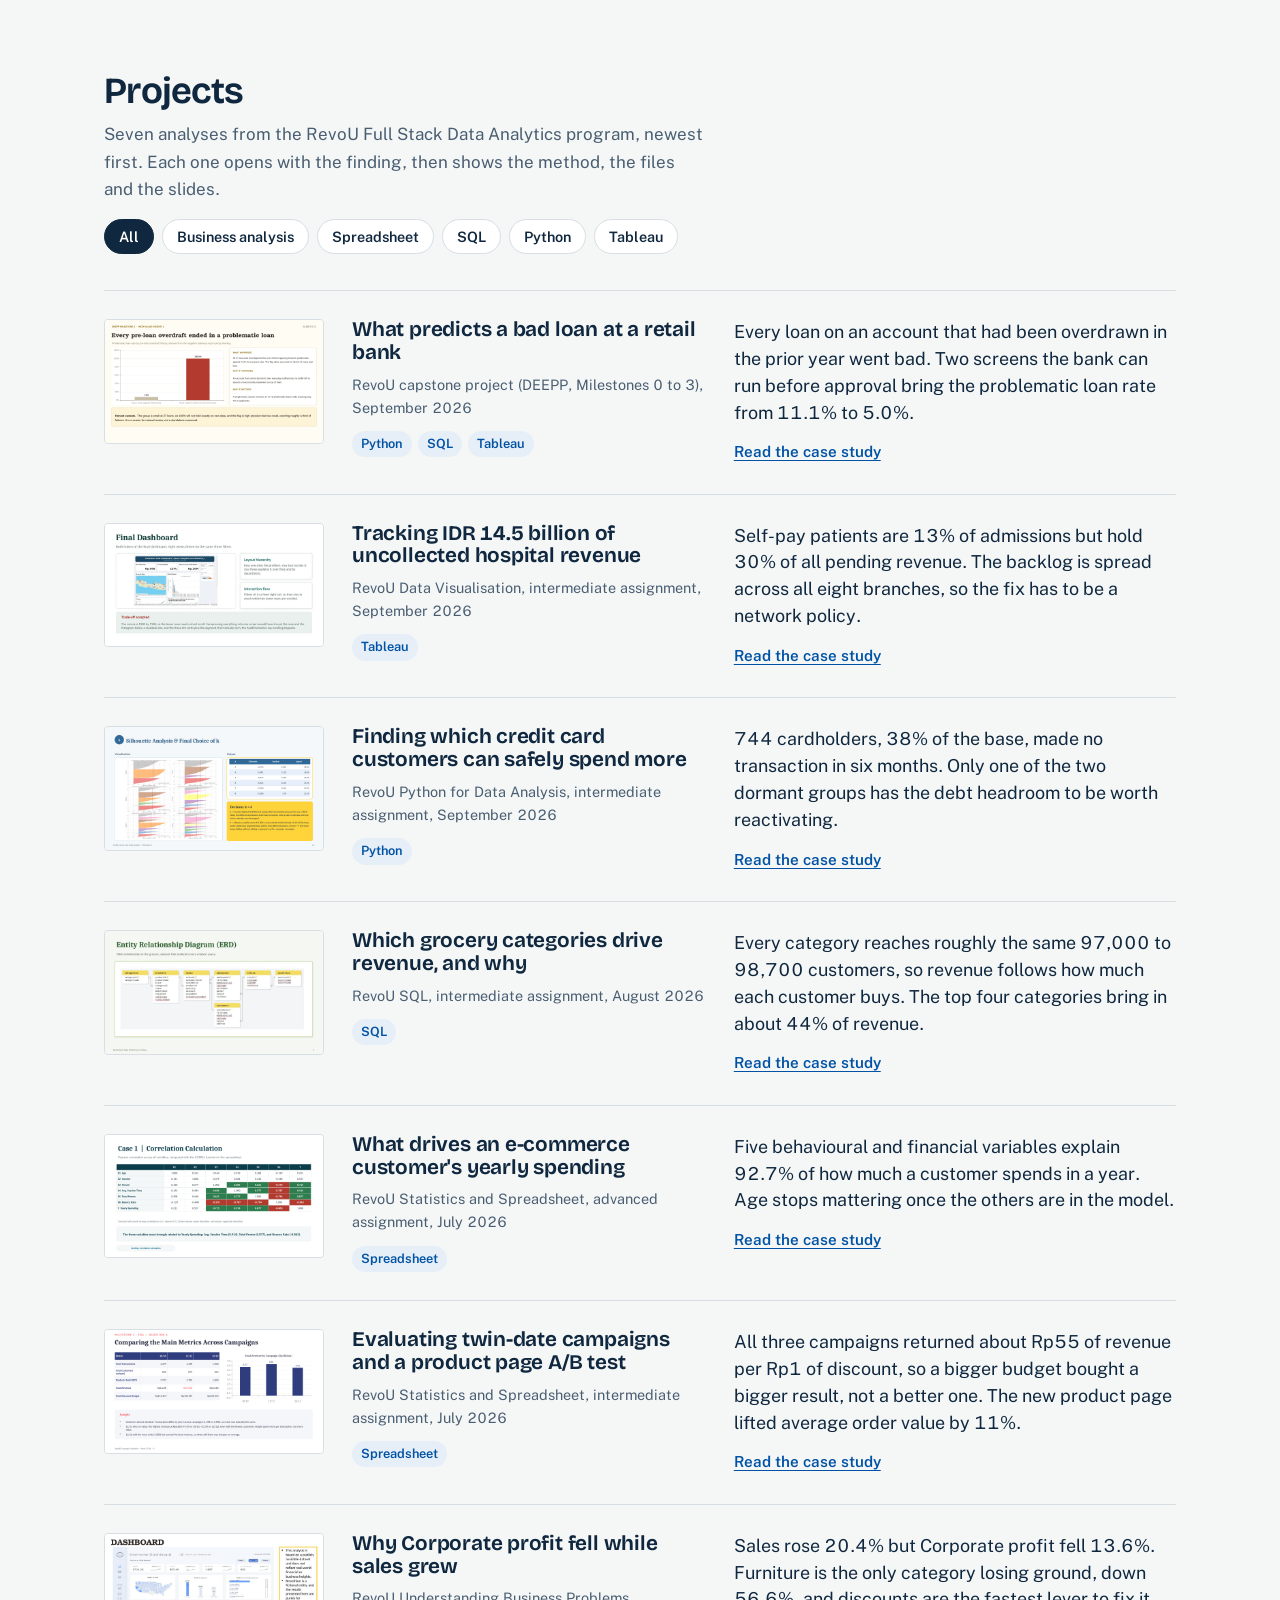
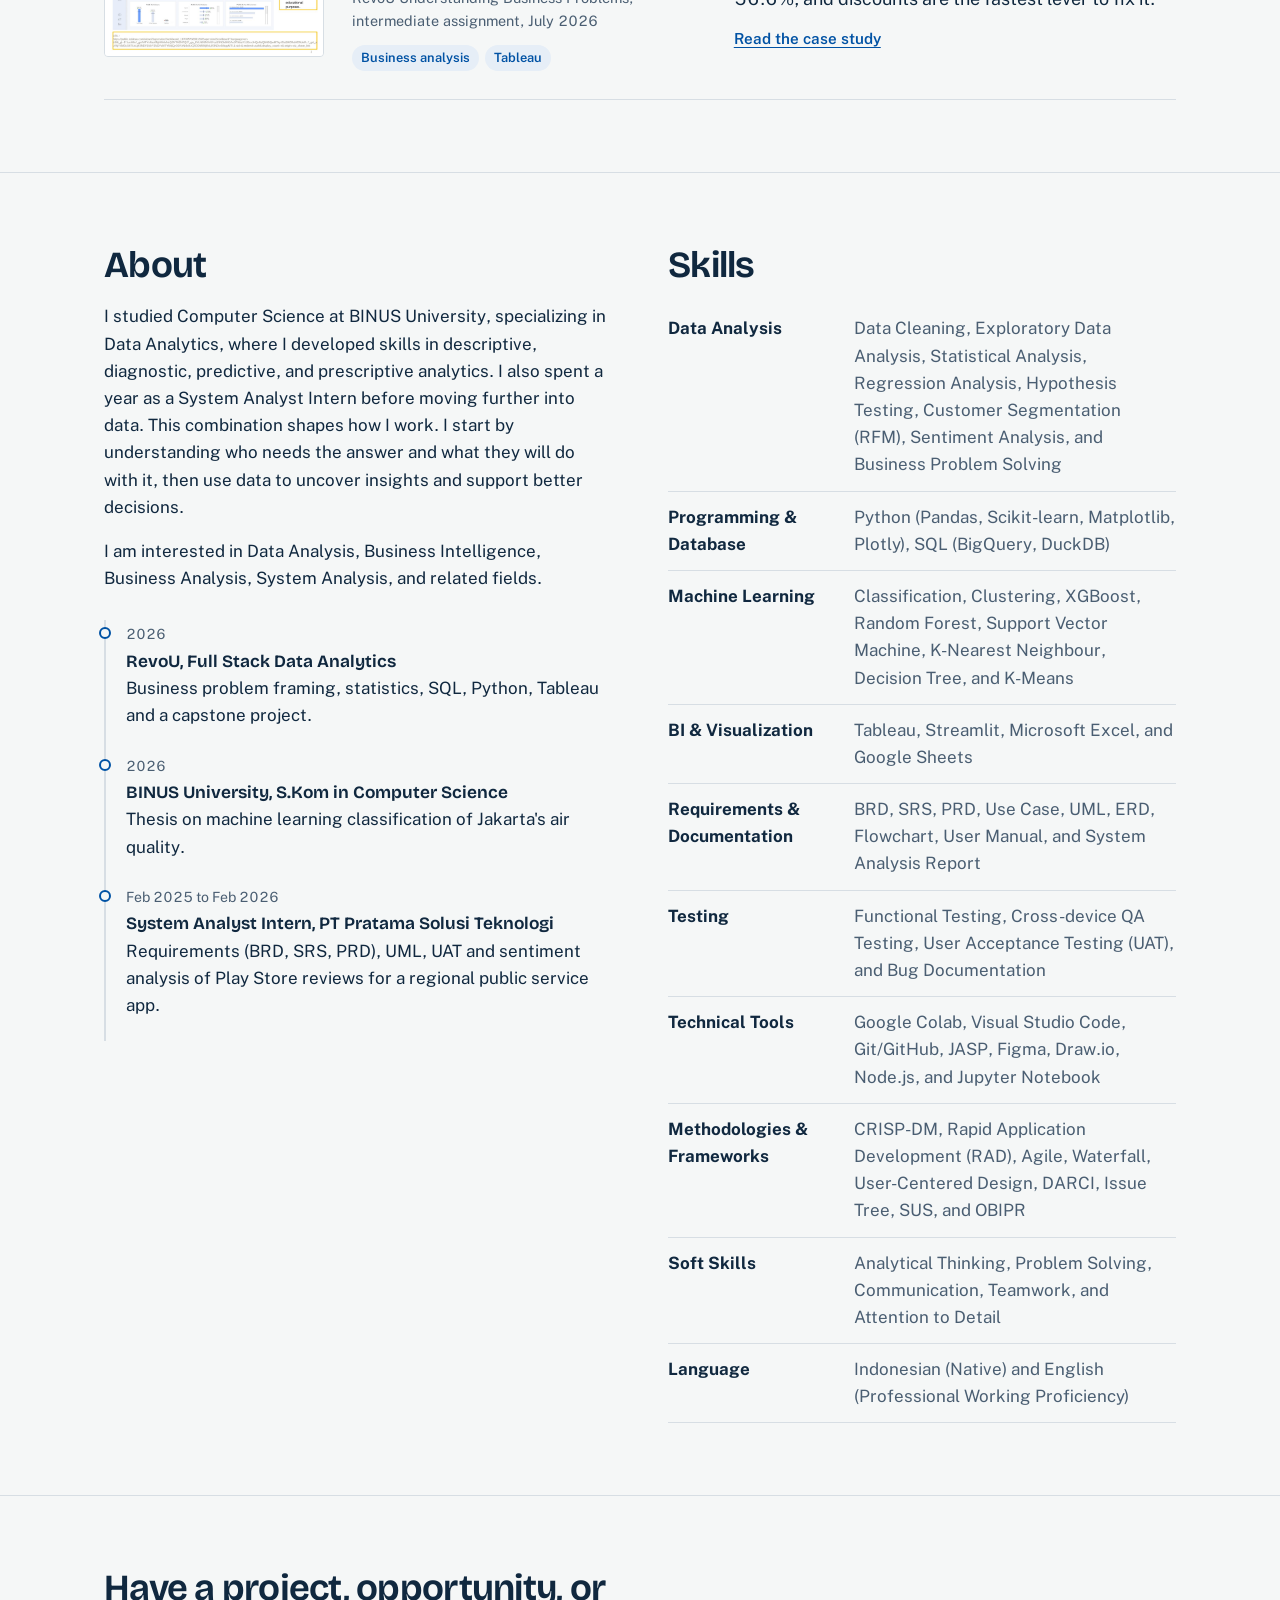
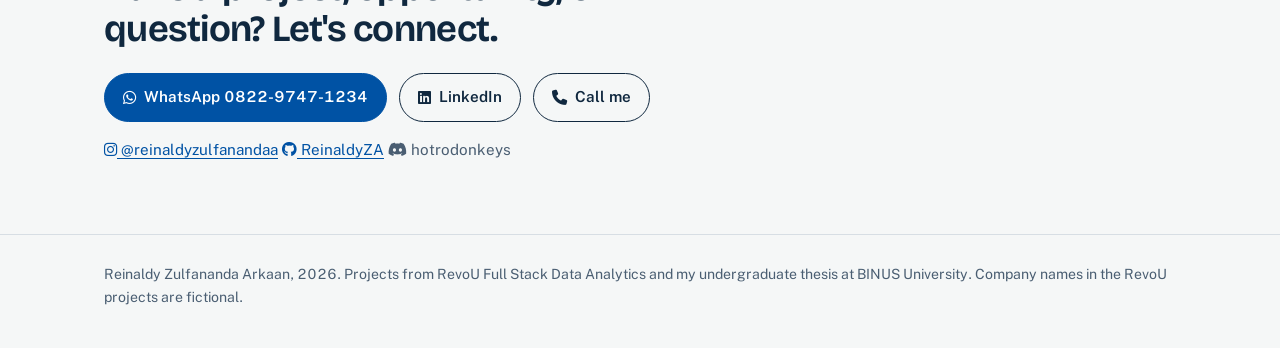
==== commit 9ca40569: "Update index.html" ====
--- a/index.html
+++ b/index.html
@@ -10,6 +10,7 @@
 <meta name="theme-color" content="#10283F">
 <link rel="icon" href="assets/img/favicon.svg" type="image/svg+xml">
 <link rel="preconnect" href="https://fonts.googleapis.com"><link rel="preconnect" href="https://fonts.gstatic.com" crossorigin><link href="https://fonts.googleapis.com/css2?family=Bricolage+Grotesque:opsz,wght@12..96,500;12..96,650;12..96,700&family=Public+Sans:ital,wght@0,400;0,500;0,600;0,700;1,400&display=swap" rel="stylesheet">
+<link rel="stylesheet" href="https://cdnjs.cloudflare.com/ajax/libs/font-awesome/6.5.2/css/all.min.css">
 <link rel="stylesheet" href="assets/css/style.css">
 </head>
 <body>
@@ -195,14 +196,14 @@
     <h2>Have a project, opportunity, or question? Let's connect.</h2>
     <div>
       <div class="hero-actions" style="margin-top:0">
-        <a class="btn primary" href="https://wa.me/6282297471234" target="_blank" rel="noopener">WhatsApp 0822-9747-1234</a>
-        <a class="btn" href="https://www.linkedin.com/in/reinaldy-zulfananda-arkaan-30567a179/" target="_blank" rel="noopener">LinkedIn</a>
-        <a class="btn" href="tel:+6282297471234">Call me</a>
+        <a class="btn primary" href="https://wa.me/6282297471234" target="_blank" rel="noopener"><i class="fa-brands fa-whatsapp" aria-hidden="true"></i> WhatsApp 0822-9747-1234</a>
+        <a class="btn" href="https://www.linkedin.com/in/reinaldy-zulfananda-arkaan-30567a179/" target="_blank" rel="noopener"><i class="fa-brands fa-linkedin" aria-hidden="true"></i> LinkedIn</a>
+        <a class="btn" href="tel:+6282297471234"><i class="fa-solid fa-phone" aria-hidden="true"></i> Call me</a>
       </div>
       <p class="contact-more">
-        Instagram <a href="https://www.instagram.com/reinaldyzulfanandaa/" target="_blank" rel="noopener">@reinaldyzulfanandaa</a> ·
-        <a href="https://github.com/ReinaldyZA" target="_blank" rel="noopener">GitHub</a> ·
-        Discord <strong>hotrodonkeys</strong>
+        <a href="https://www.instagram.com/reinaldyzulfanandaa/" target="_blank" rel="noopener"><i class="fa-brands fa-instagram" aria-hidden="true"></i> @reinaldyzulfanandaa</a>
+        <a href="https://github.com/ReinaldyZA" target="_blank" rel="noopener"><i class="fa-brands fa-github" aria-hidden="true"></i> ReinaldyZA</a>
+        <span title="Discord username"><i class="fa-brands fa-discord" aria-hidden="true"></i> hotrodonkeys</span>
       </p>
     </div>
   </div>
--- a/assets/css/style.css
+++ b/assets/css/style.css
@@ -129,7 +129,8 @@
 
 /* Contact / footer */
 .contact { display: flex; flex-wrap: wrap; justify-content: space-between; gap: 24px; align-items: end; }
-.contact h2 { max-width: 20ch; }
+.contact h2 { max-width: 24ch; }
+.contact-more { margin: 16px 0 0; font-size: .95rem; color: var(--ink-soft); }
 .site-foot { padding: 28px 0 40px; font-size: .88rem; color: var(--ink-soft); border-top: 1px solid var(--line); }
 
 /* Case study page */
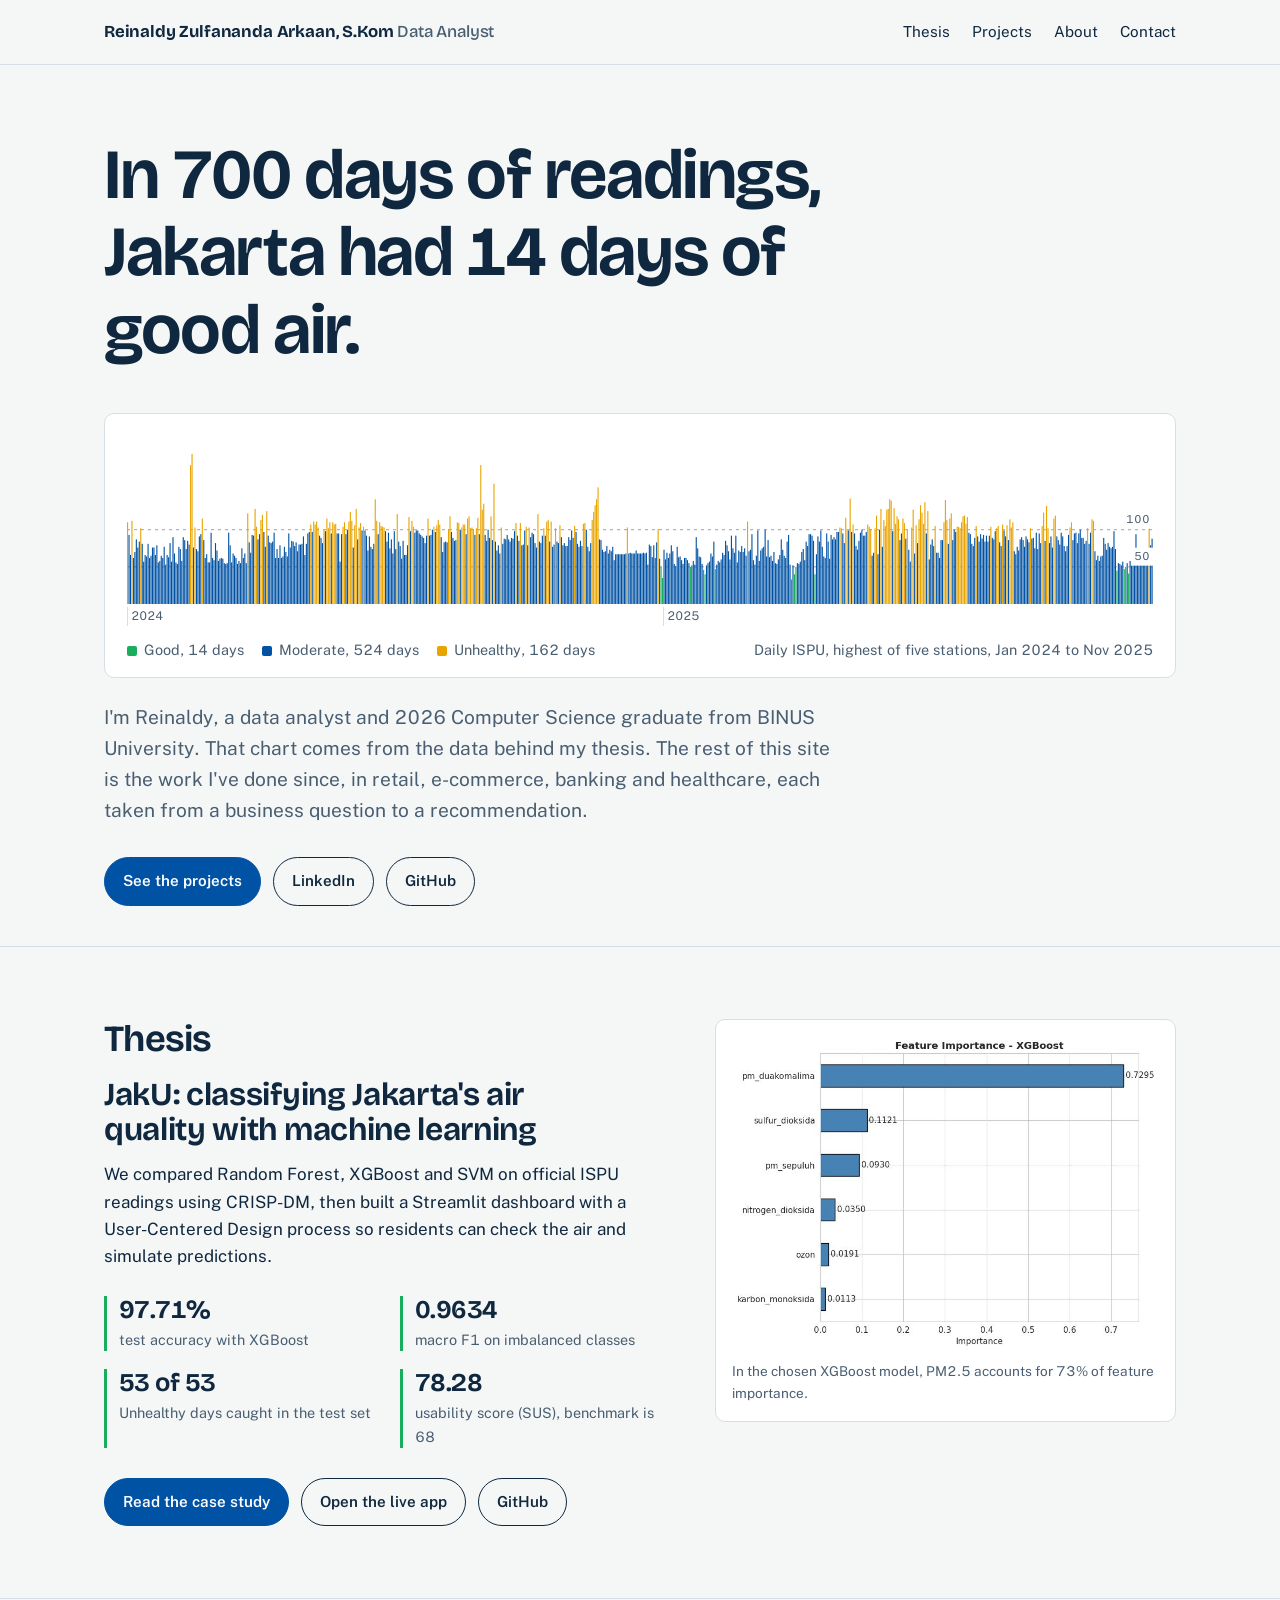
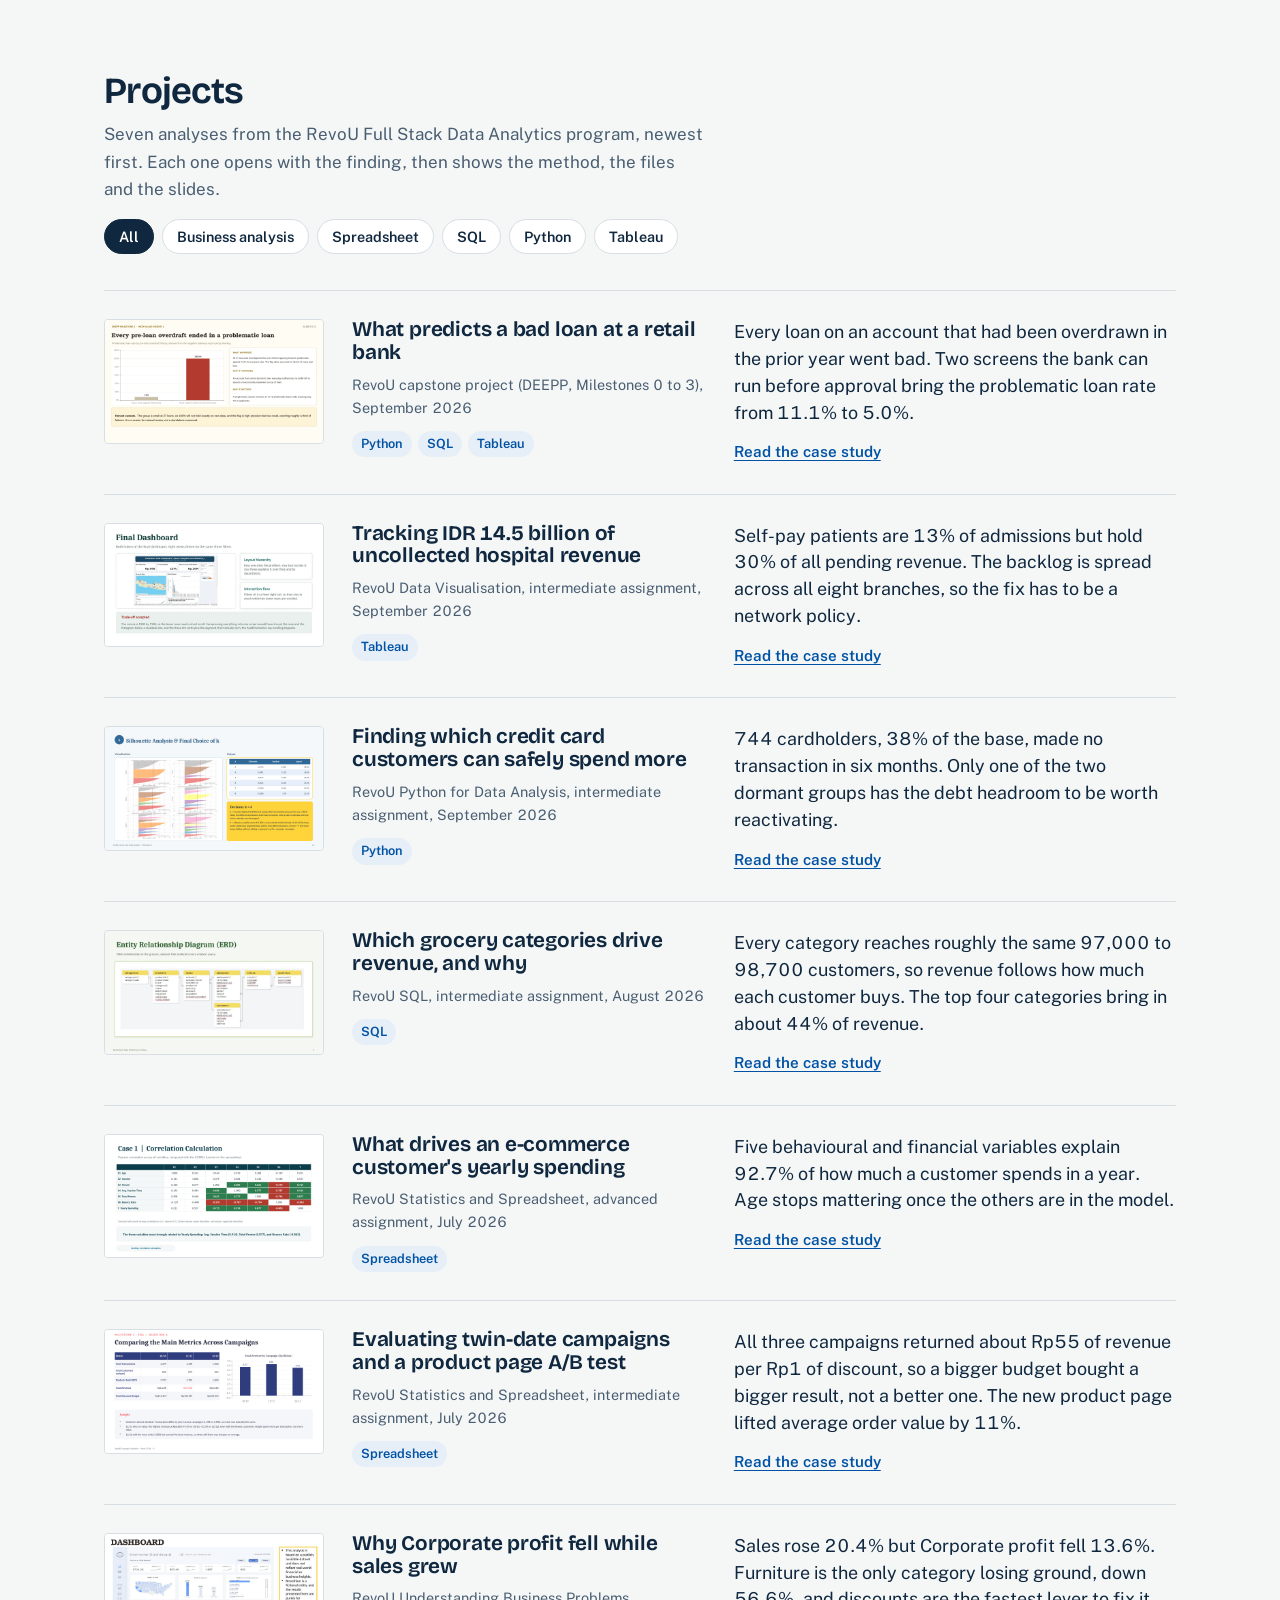
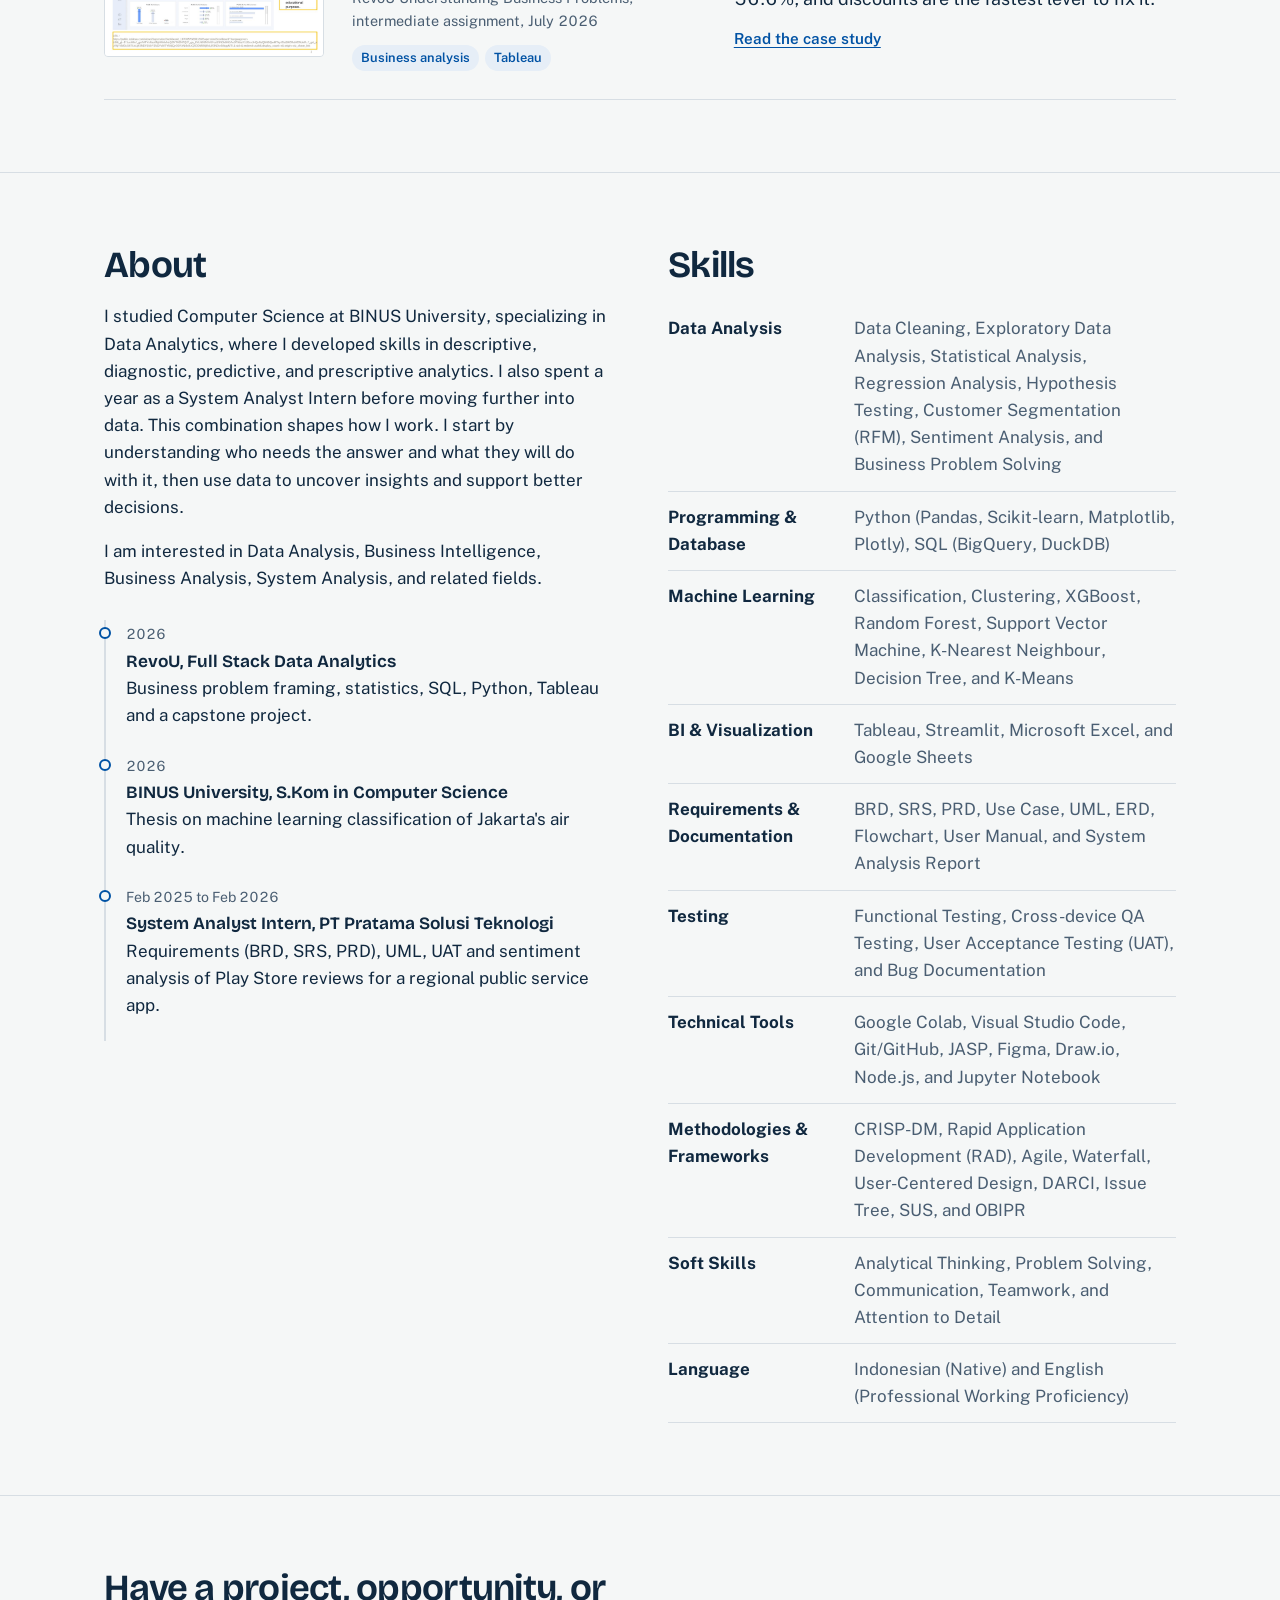
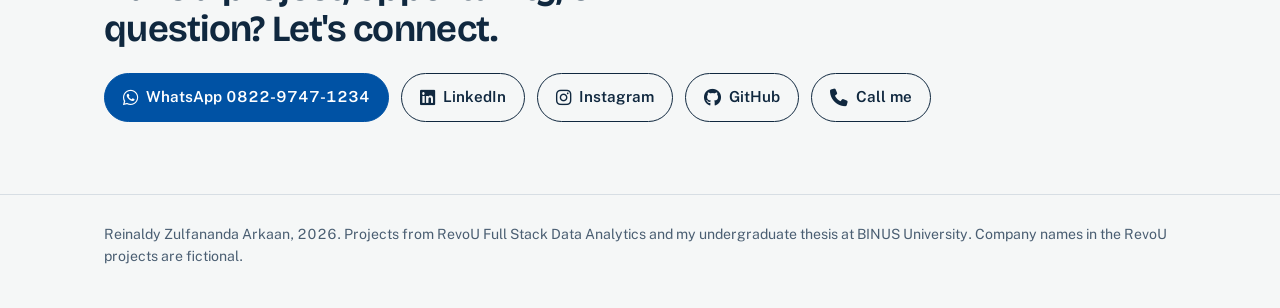
==== commit 2567dade: "Update index.html" ====
--- a/index.html
+++ b/index.html
@@ -198,13 +198,10 @@
       <div class="hero-actions" style="margin-top:0">
         <a class="btn primary" href="https://wa.me/6282297471234" target="_blank" rel="noopener"><i class="fa-brands fa-whatsapp" aria-hidden="true"></i> WhatsApp 0822-9747-1234</a>
         <a class="btn" href="https://www.linkedin.com/in/reinaldy-zulfananda-arkaan-30567a179/" target="_blank" rel="noopener"><i class="fa-brands fa-linkedin" aria-hidden="true"></i> LinkedIn</a>
+        <a class="btn" href="https://www.instagram.com/reinaldyzulfanandaa/" target="_blank" rel="noopener"><i class="fa-brands fa-instagram" aria-hidden="true"></i> Instagram</a>
+        <a class="btn" href="https://github.com/ReinaldyZA" target="_blank" rel="noopener"><i class="fa-brands fa-github" aria-hidden="true"></i> GitHub</a>
         <a class="btn" href="tel:+6282297471234"><i class="fa-solid fa-phone" aria-hidden="true"></i> Call me</a>
       </div>
-      <p class="contact-more">
-        <a href="https://www.instagram.com/reinaldyzulfanandaa/" target="_blank" rel="noopener"><i class="fa-brands fa-instagram" aria-hidden="true"></i> @reinaldyzulfanandaa</a>
-        <a href="https://github.com/ReinaldyZA" target="_blank" rel="noopener"><i class="fa-brands fa-github" aria-hidden="true"></i> ReinaldyZA</a>
-        <span title="Discord username"><i class="fa-brands fa-discord" aria-hidden="true"></i> hotrodonkeys</span>
-      </p>
     </div>
   </div>
 </section>
--- a/assets/css/style.css
+++ b/assets/css/style.css
@@ -130,7 +130,14 @@
 /* Contact / footer */
 .contact { display: flex; flex-wrap: wrap; justify-content: space-between; gap: 24px; align-items: end; }
 .contact h2 { max-width: 24ch; }
-.contact-more { margin: 16px 0 0; font-size: .95rem; color: var(--ink-soft); }
+.contact-more { display: flex; flex-wrap: wrap; gap: 10px 22px; margin: 18px 0 0; font-size: .95rem; color: var(--ink); }
+.contact-more a, .contact-more span { display: inline-flex; align-items: center; gap: 8px; color: var(--ink); text-decoration: none; font-weight: 600; }
+.contact-more a:hover { color: var(--blue); text-decoration: underline; }
+.contact-more i { font-size: 1.2rem; width: 1.2rem; text-align: center; }
+.contact-more .fa-instagram { color: #C13584; }
+.contact-more .fa-github { color: #181717; }
+.contact-more .fa-discord { color: #5865F2; }
+.btn i { font-size: 1.1rem; }
 .site-foot { padding: 28px 0 40px; font-size: .88rem; color: var(--ink-soft); border-top: 1px solid var(--line); }
 
 /* Case study page */
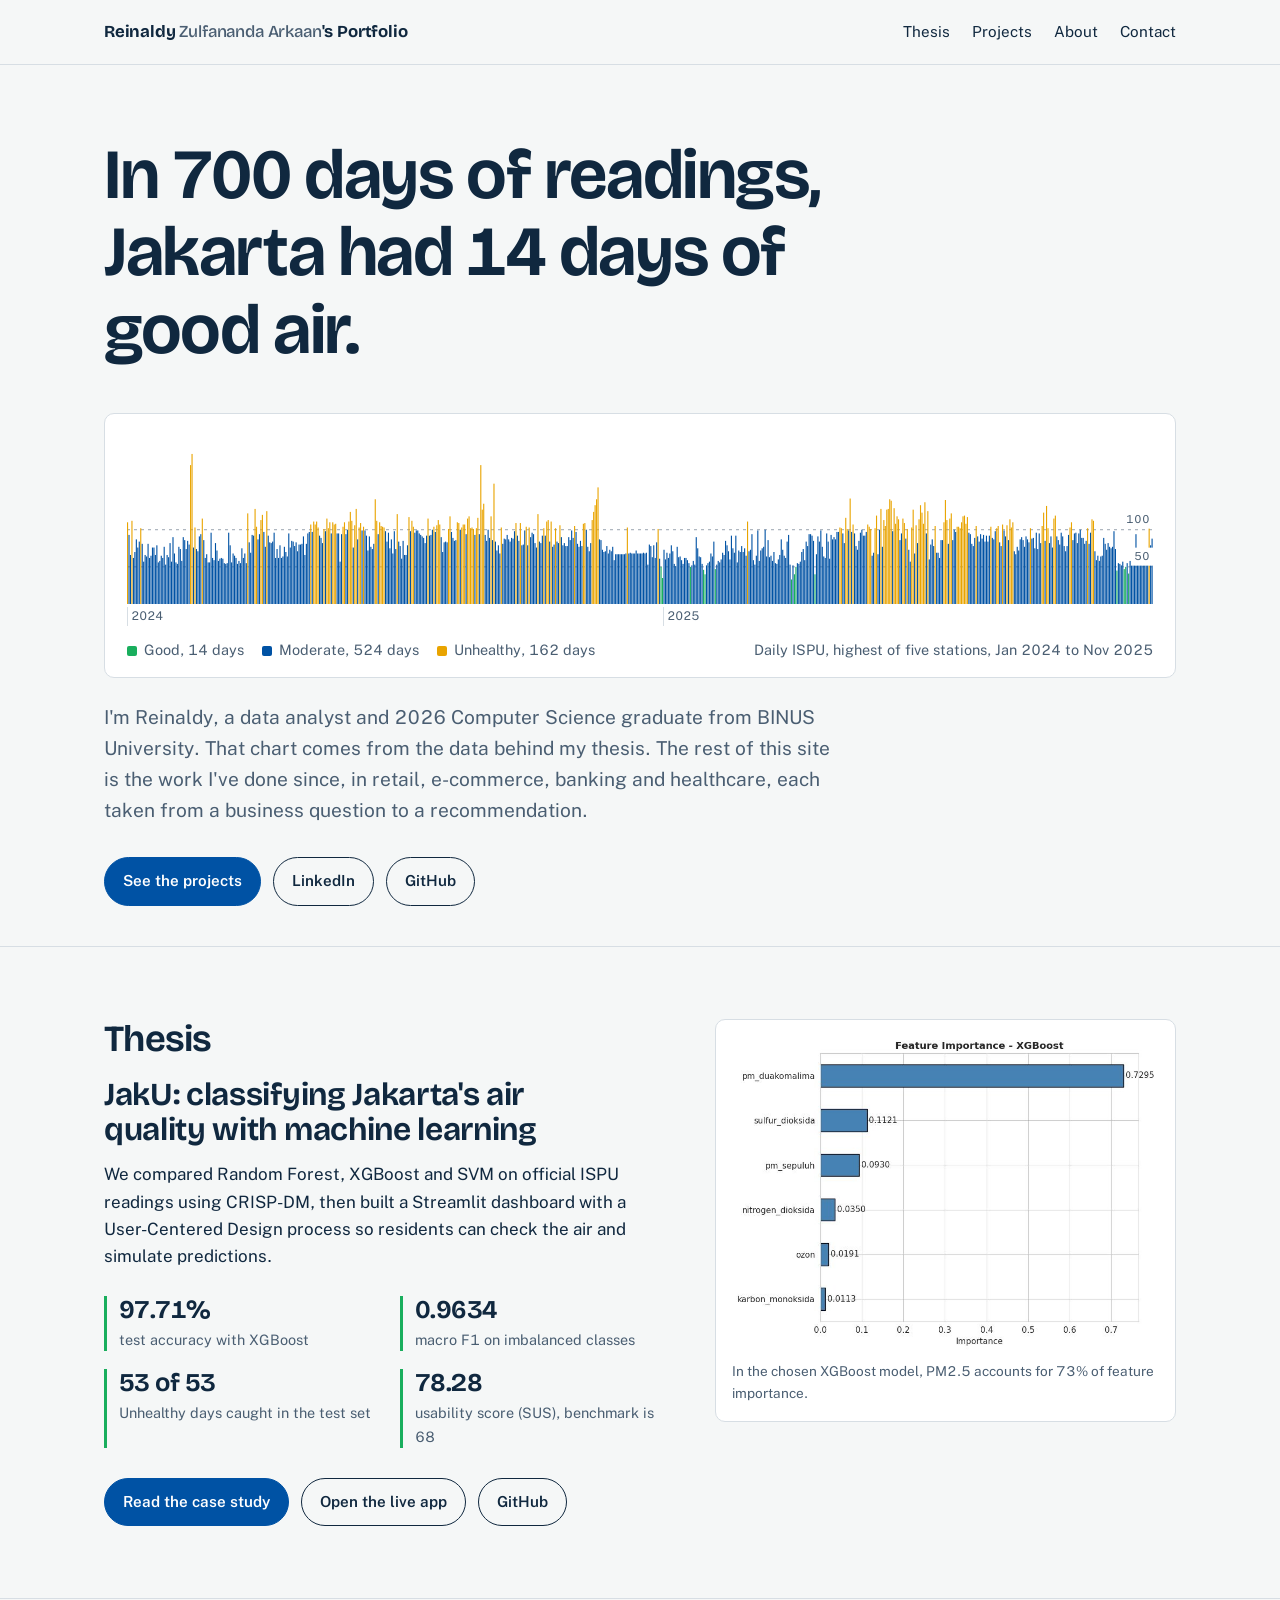
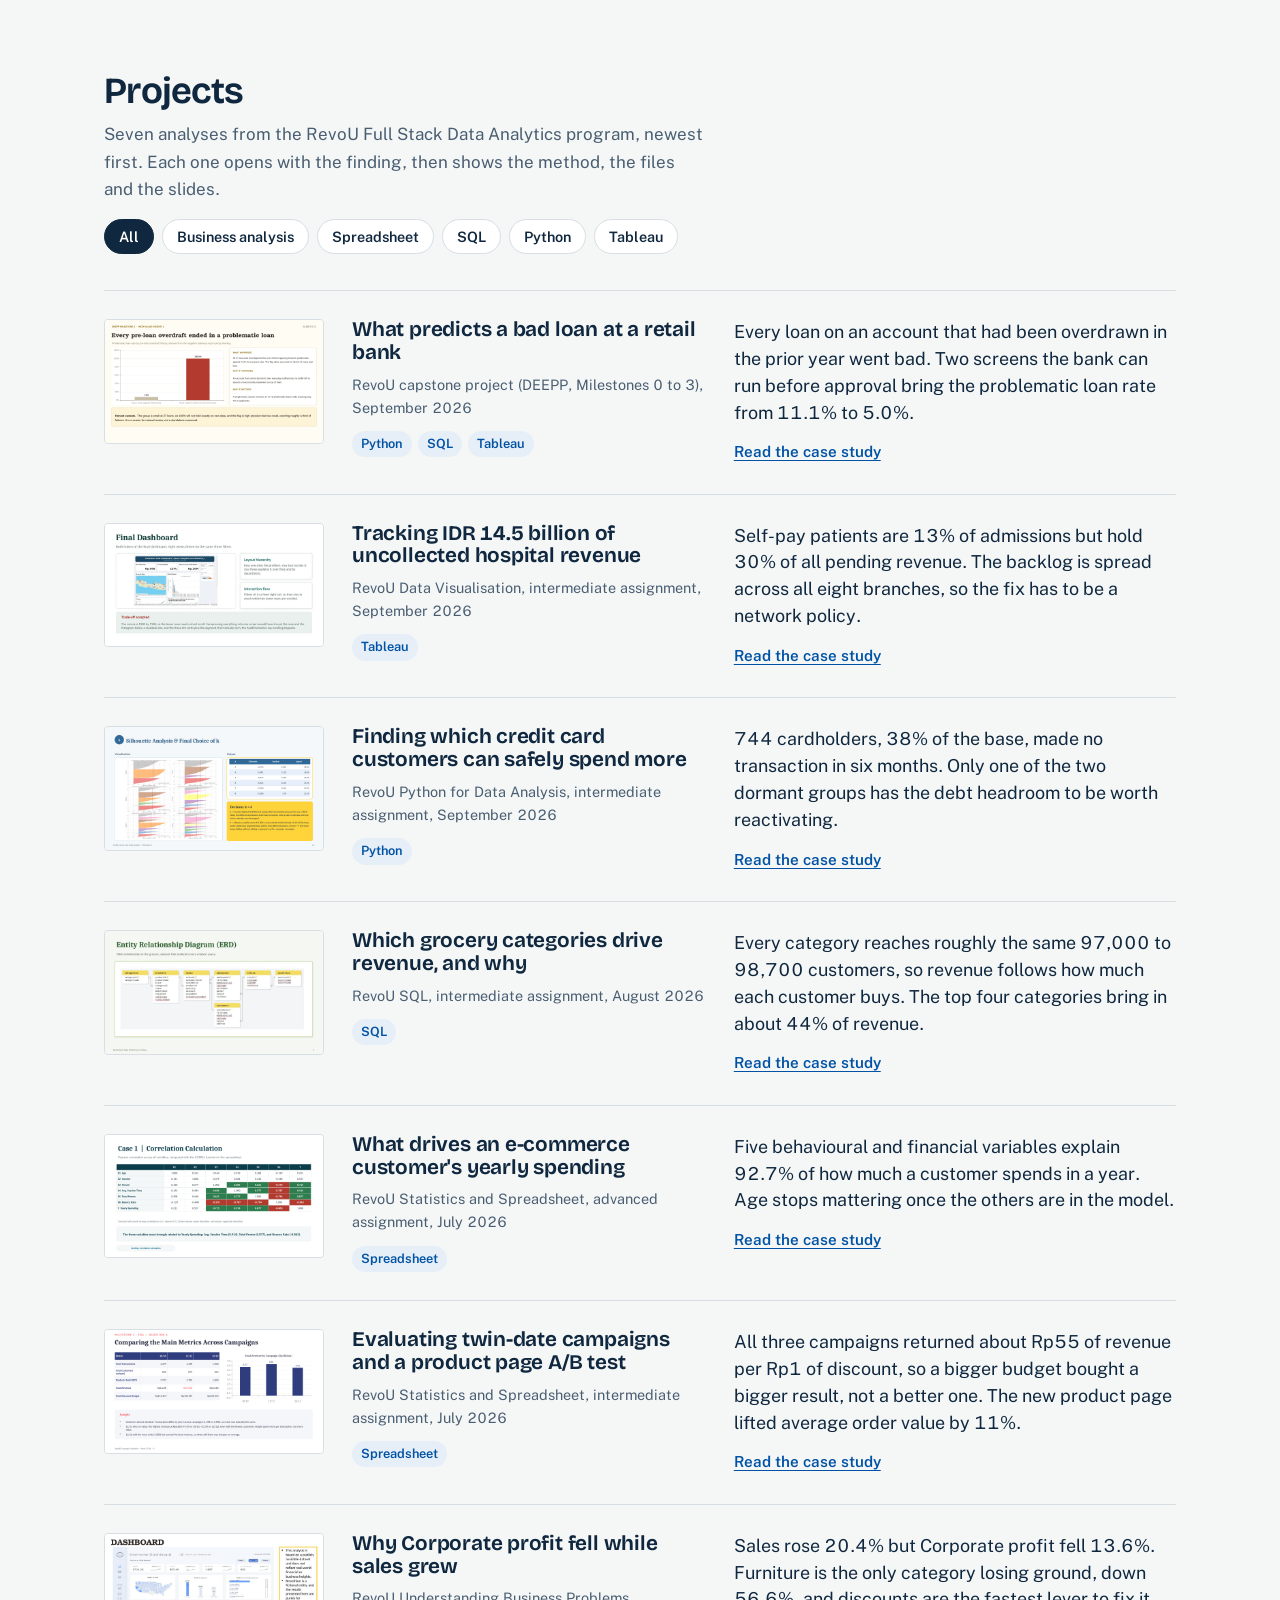
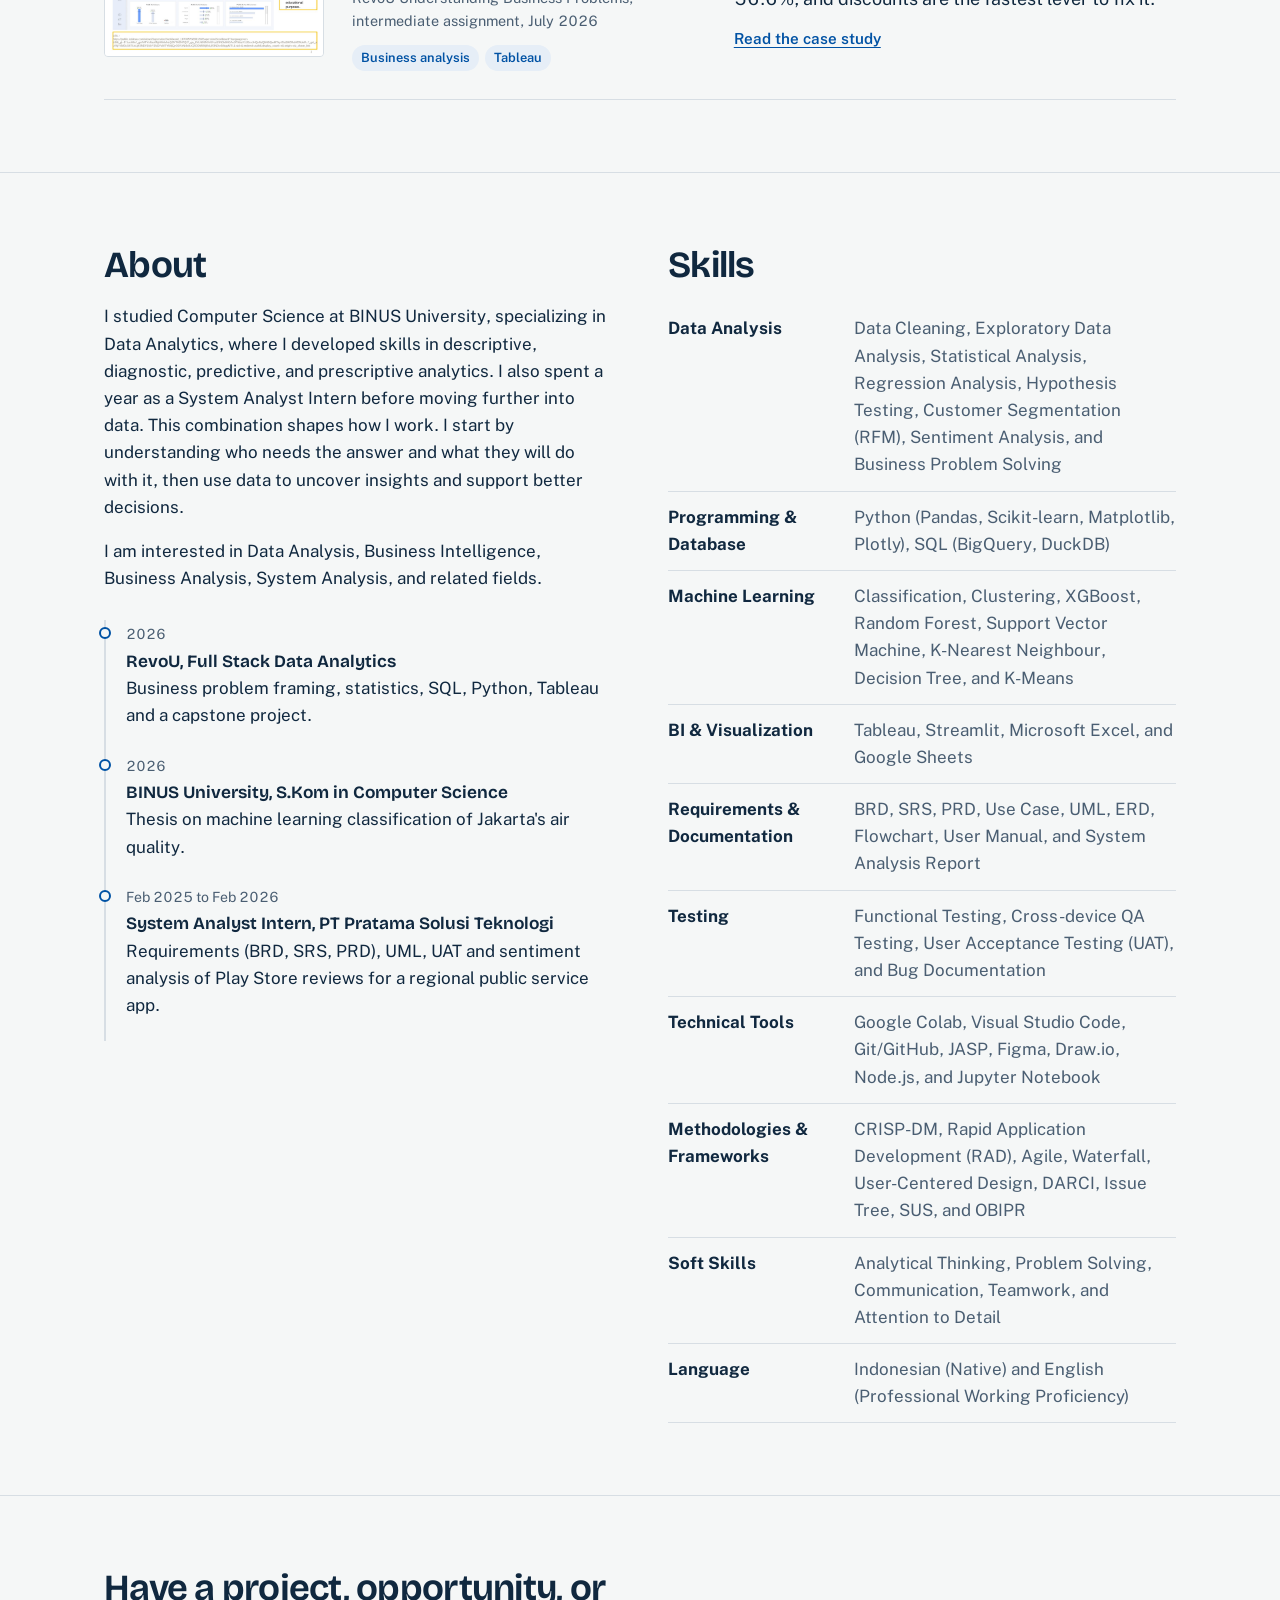
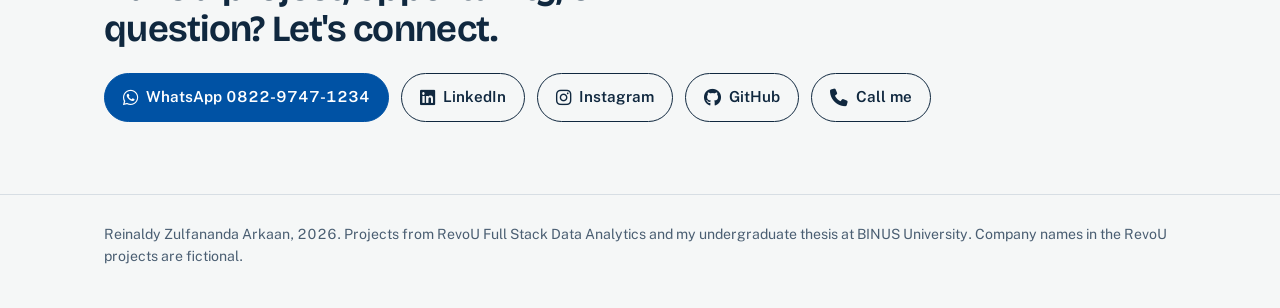
==== commit c7a6a582: "Update index.html" ====
--- a/index.html
+++ b/index.html
@@ -17,7 +17,7 @@
 <a class="skip" href="#main">Skip to content</a>
 <header class="site-head">
   <div class="wrap">
-    <a class="wordmark" href="index.html">Reinaldy Zulfananda Arkaan, S.Kom <span>Data Analyst</span></a>
+    <a class="wordmark" href="index.html">Reinaldy<span class="wm-long"> Zulfananda Arkaan</span>'s Portfolio</a>
     <nav class="site-nav" aria-label="Main">
       <a href="index.html#thesis">Thesis</a>
       <a href="index.html#work">Projects</a>
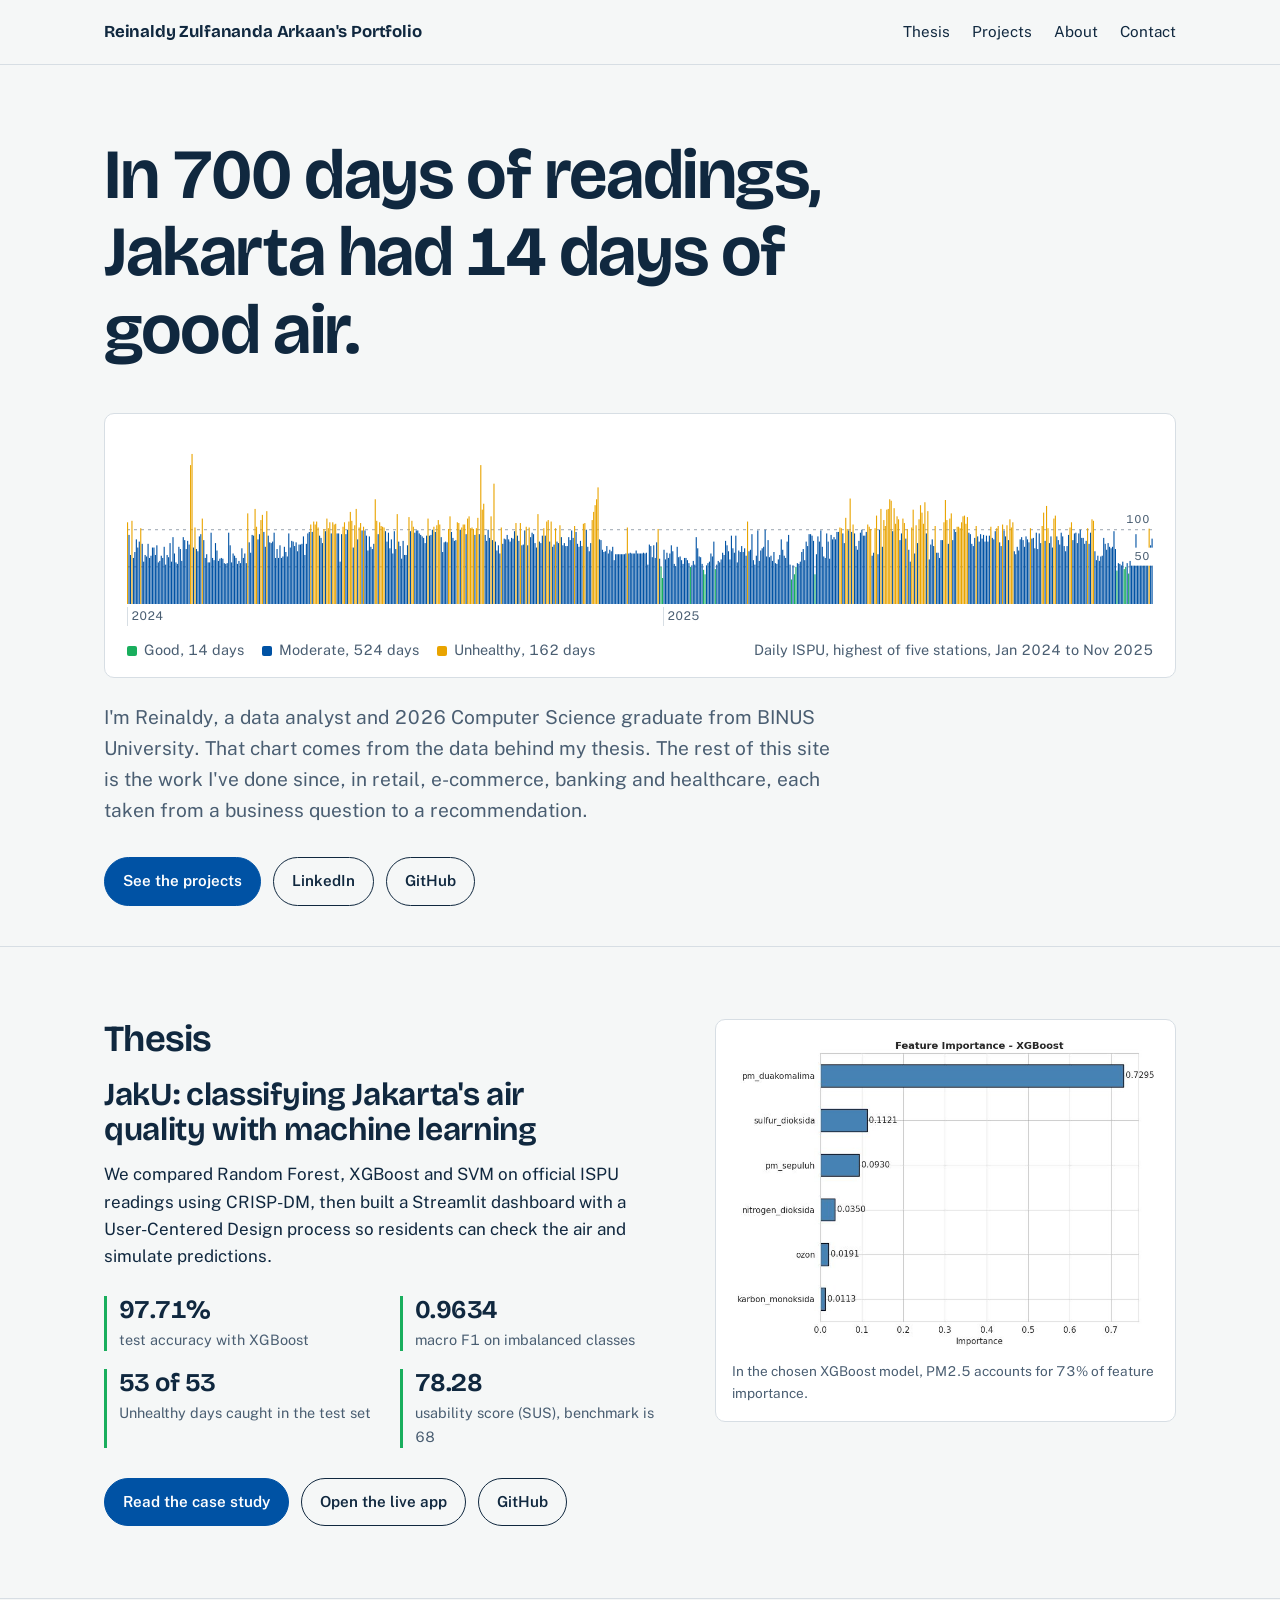
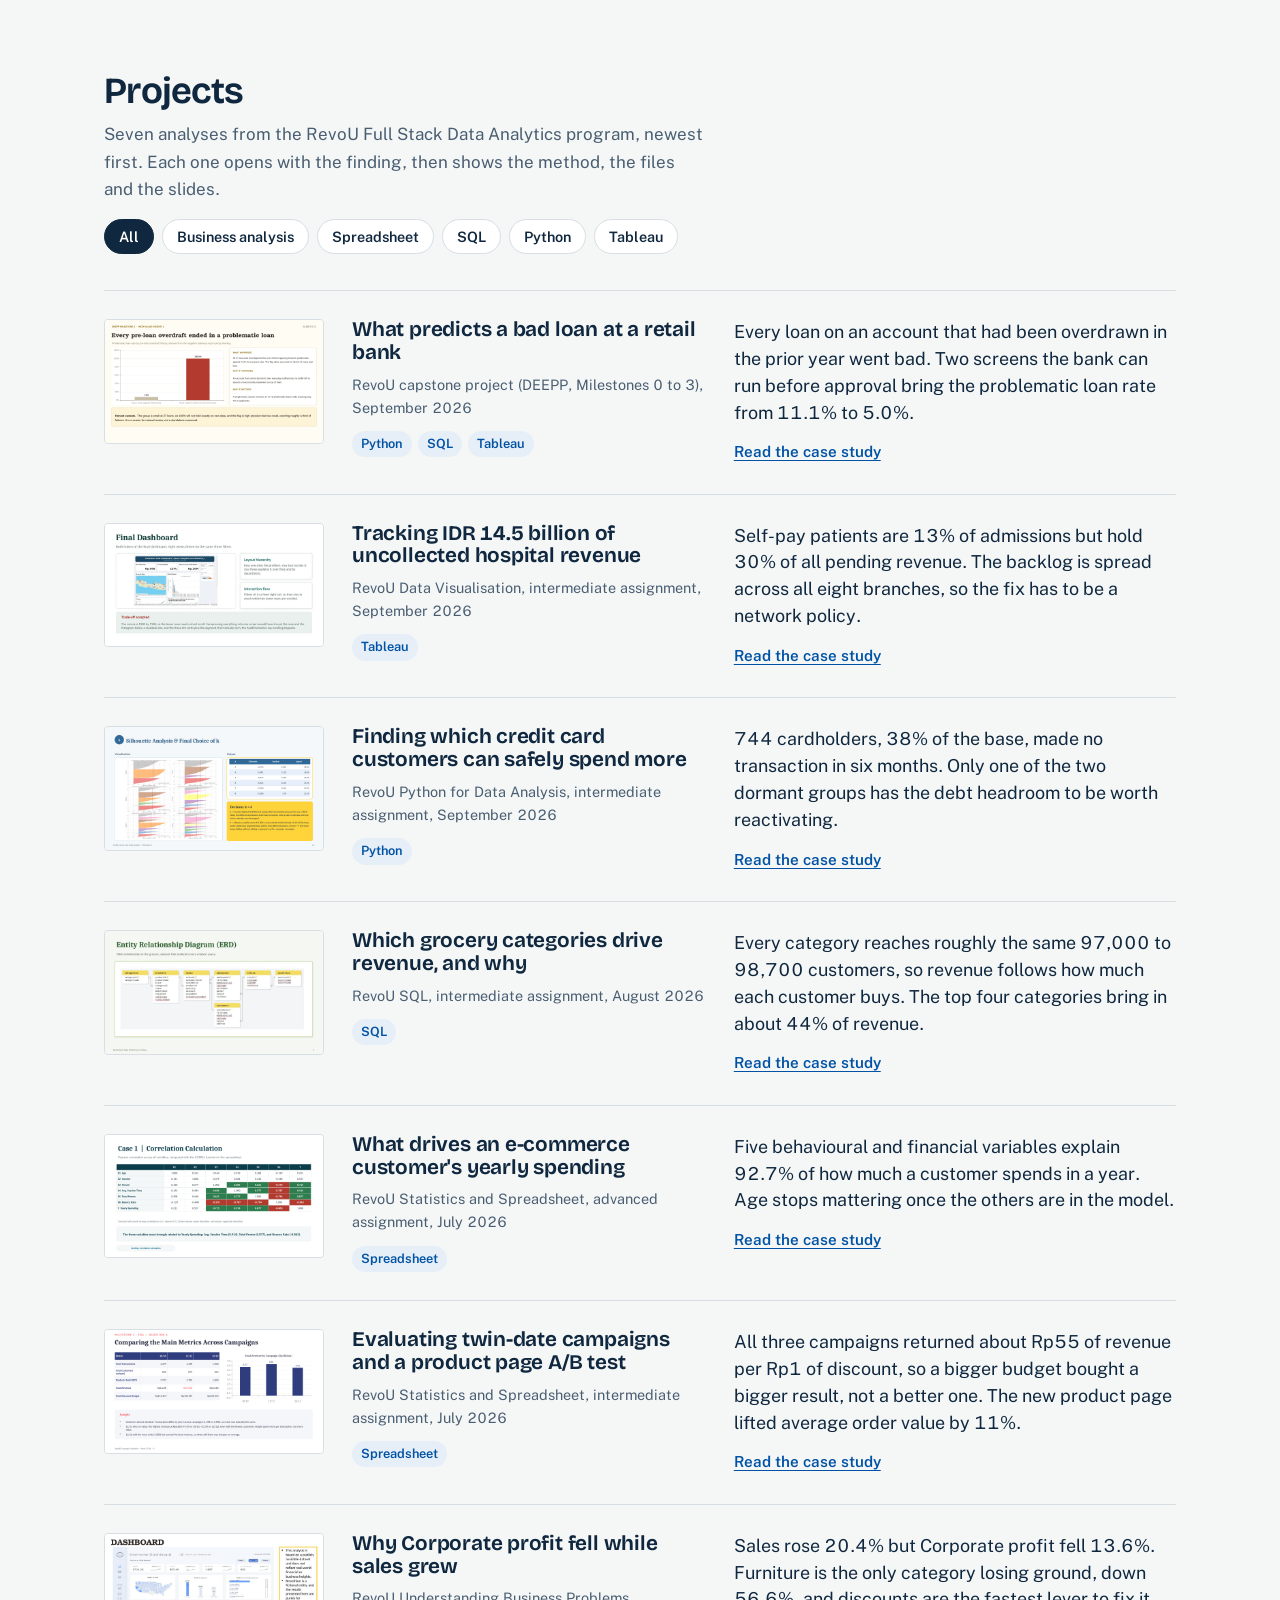
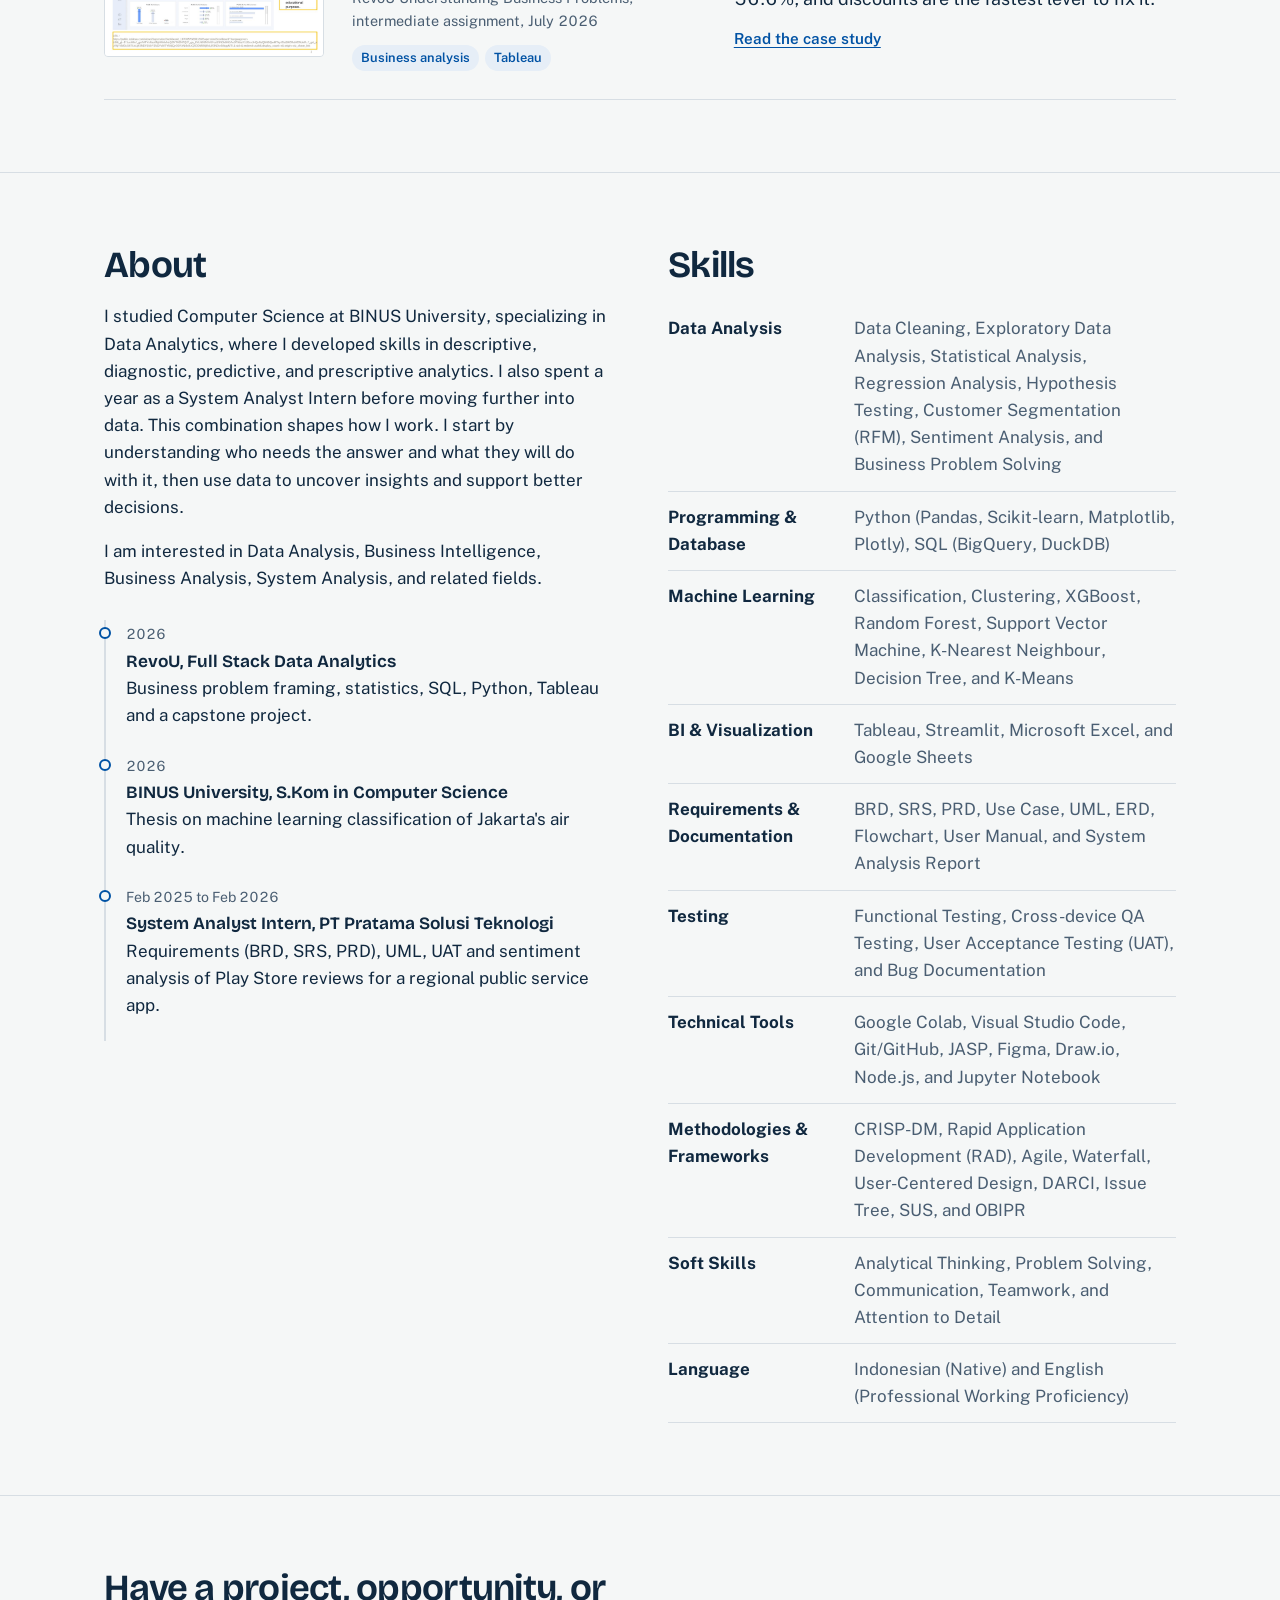
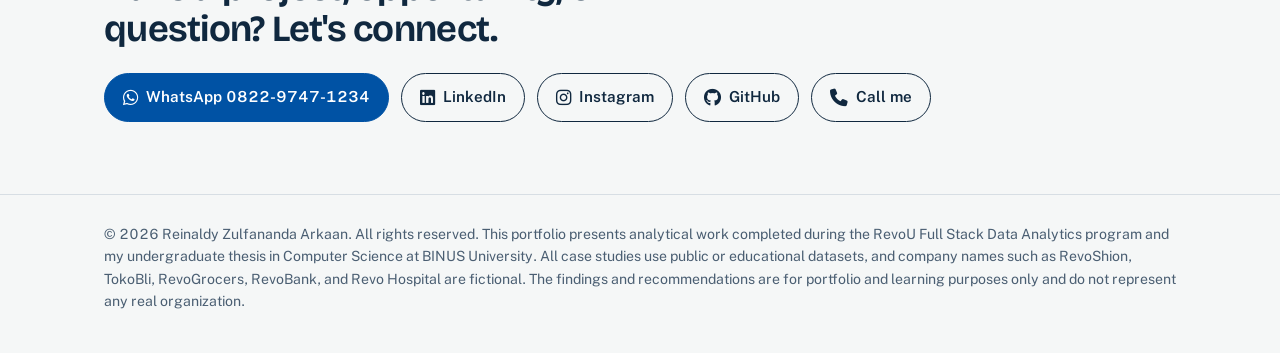
==== commit 819bc179: "Update index.html" ====
--- a/index.html
+++ b/index.html
@@ -207,7 +207,7 @@
 </section>
 </main>
 <footer class="site-foot">
-  <div class="wrap">Reinaldy Zulfananda Arkaan, 2026. Projects from RevoU Full Stack Data Analytics and my undergraduate thesis at BINUS University. Company names in the RevoU projects are fictional.</div>
+  <div class="wrap">© 2026 Reinaldy Zulfananda Arkaan. All rights reserved. This portfolio presents analytical work completed during the RevoU Full Stack Data Analytics program and my undergraduate thesis in Computer Science at BINUS University. All case studies use public or educational datasets, and company names such as RevoShion, TokoBli, RevoGrocers, RevoBank, and Revo Hospital are fictional. The findings and recommendations are for portfolio and learning purposes only and do not represent any real organization.</div>
 </footer>
 <script src="assets/js/ispu-data.js"></script><script src="assets/js/main.js"></script>
 </body>
--- a/assets/css/style.css
+++ b/assets/css/style.css
@@ -42,7 +42,6 @@
 .site-head { border-bottom: 1px solid var(--line); background: var(--paper); position: sticky; top: 0; z-index: 5; }
 .site-head .wrap { display: flex; align-items: center; justify-content: space-between; gap: 16px; min-height: 64px; }
 .wordmark { font-family: var(--display); font-weight: 700; font-size: 1.05rem; color: var(--ink); text-decoration: none; letter-spacing: -0.01em; }
-.wordmark span { color: var(--ink-soft); font-weight: 500; }
 .site-nav { display: flex; gap: 22px; flex-wrap: wrap; }
 .site-nav a { color: var(--ink); text-decoration: none; font-size: 0.95rem; }
 .site-nav a:hover { color: var(--blue); text-decoration: underline; }
@@ -214,7 +213,7 @@
 @media (max-width: 560px) {
   .site-nav { gap: 14px; }
   .site-nav a.hide-sm { display: none; }
-  .wordmark span { display: none; }
+  .wordmark .wm-long { display: none; }
   .site-nav { gap: 12px; flex-wrap: nowrap; }
   .site-nav a { font-size: .85rem; white-space: nowrap; }
   .wordmark { font-size: .95rem; white-space: nowrap; }
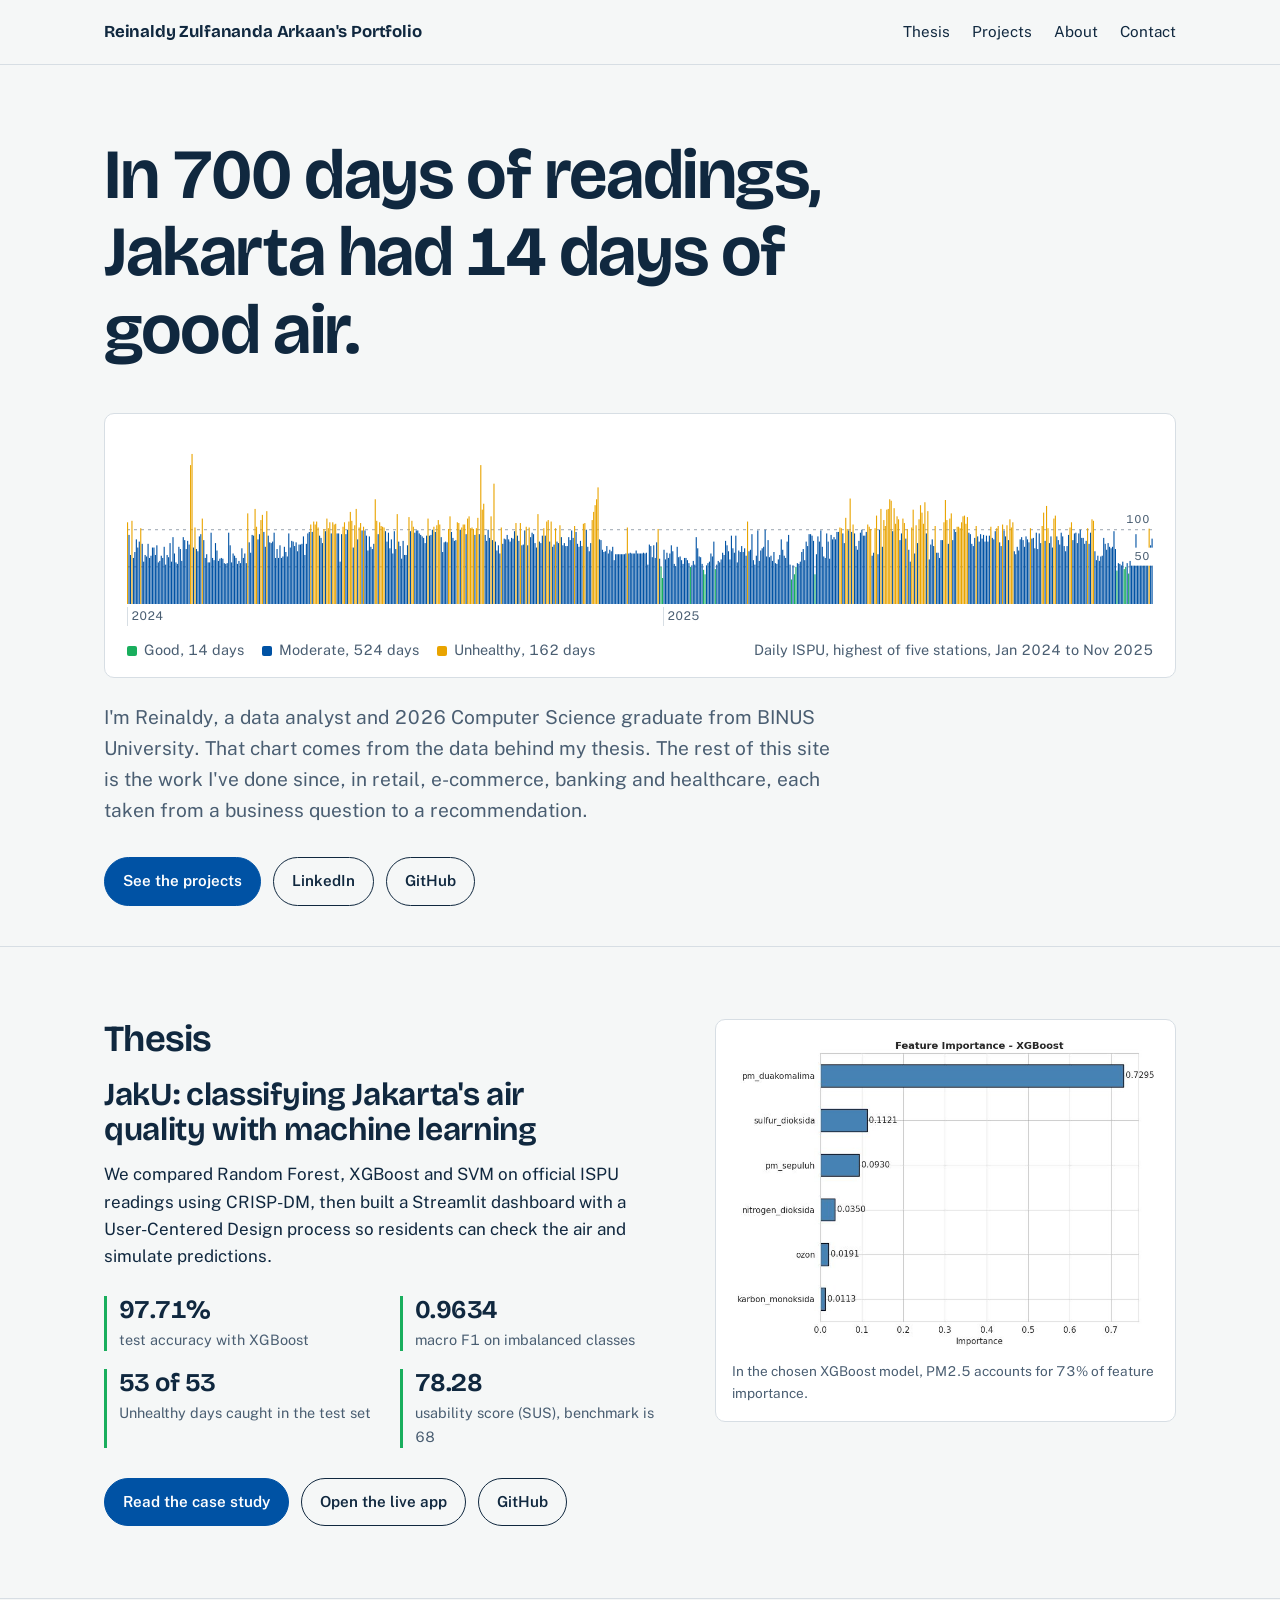
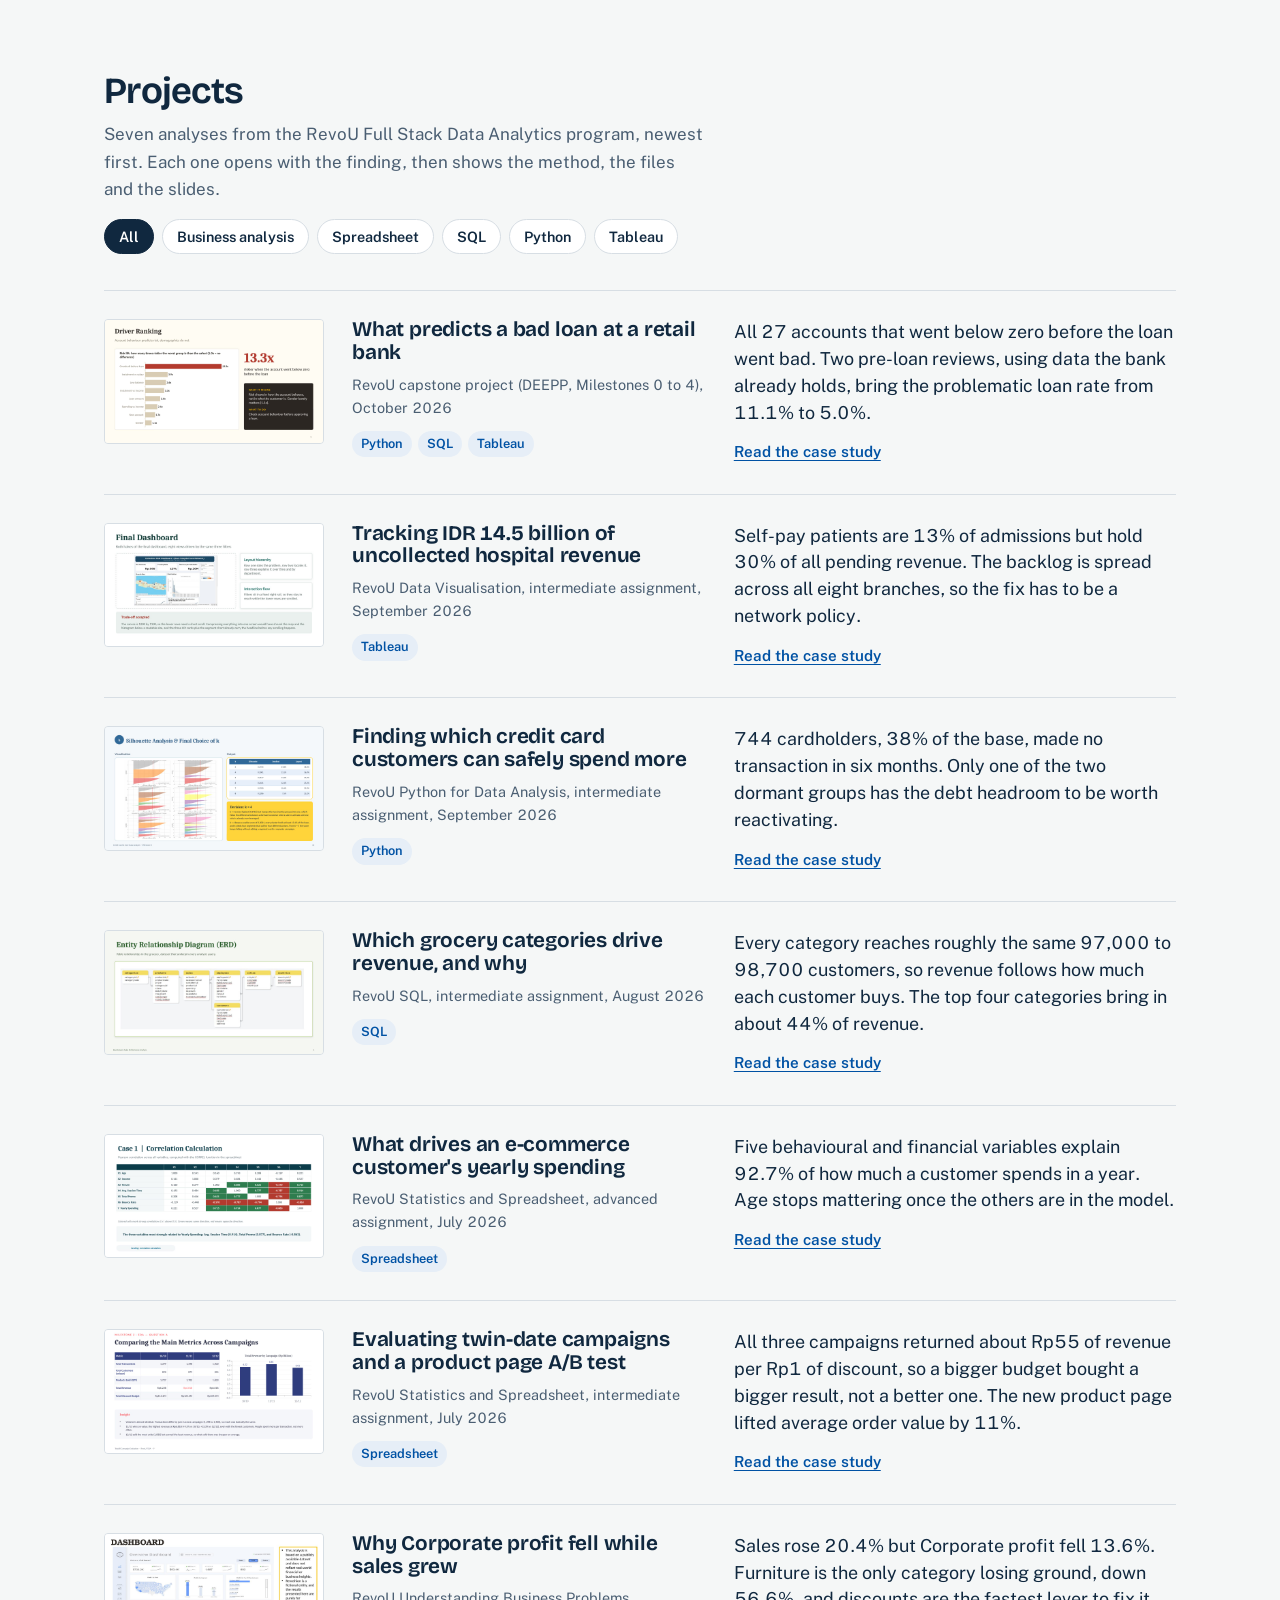
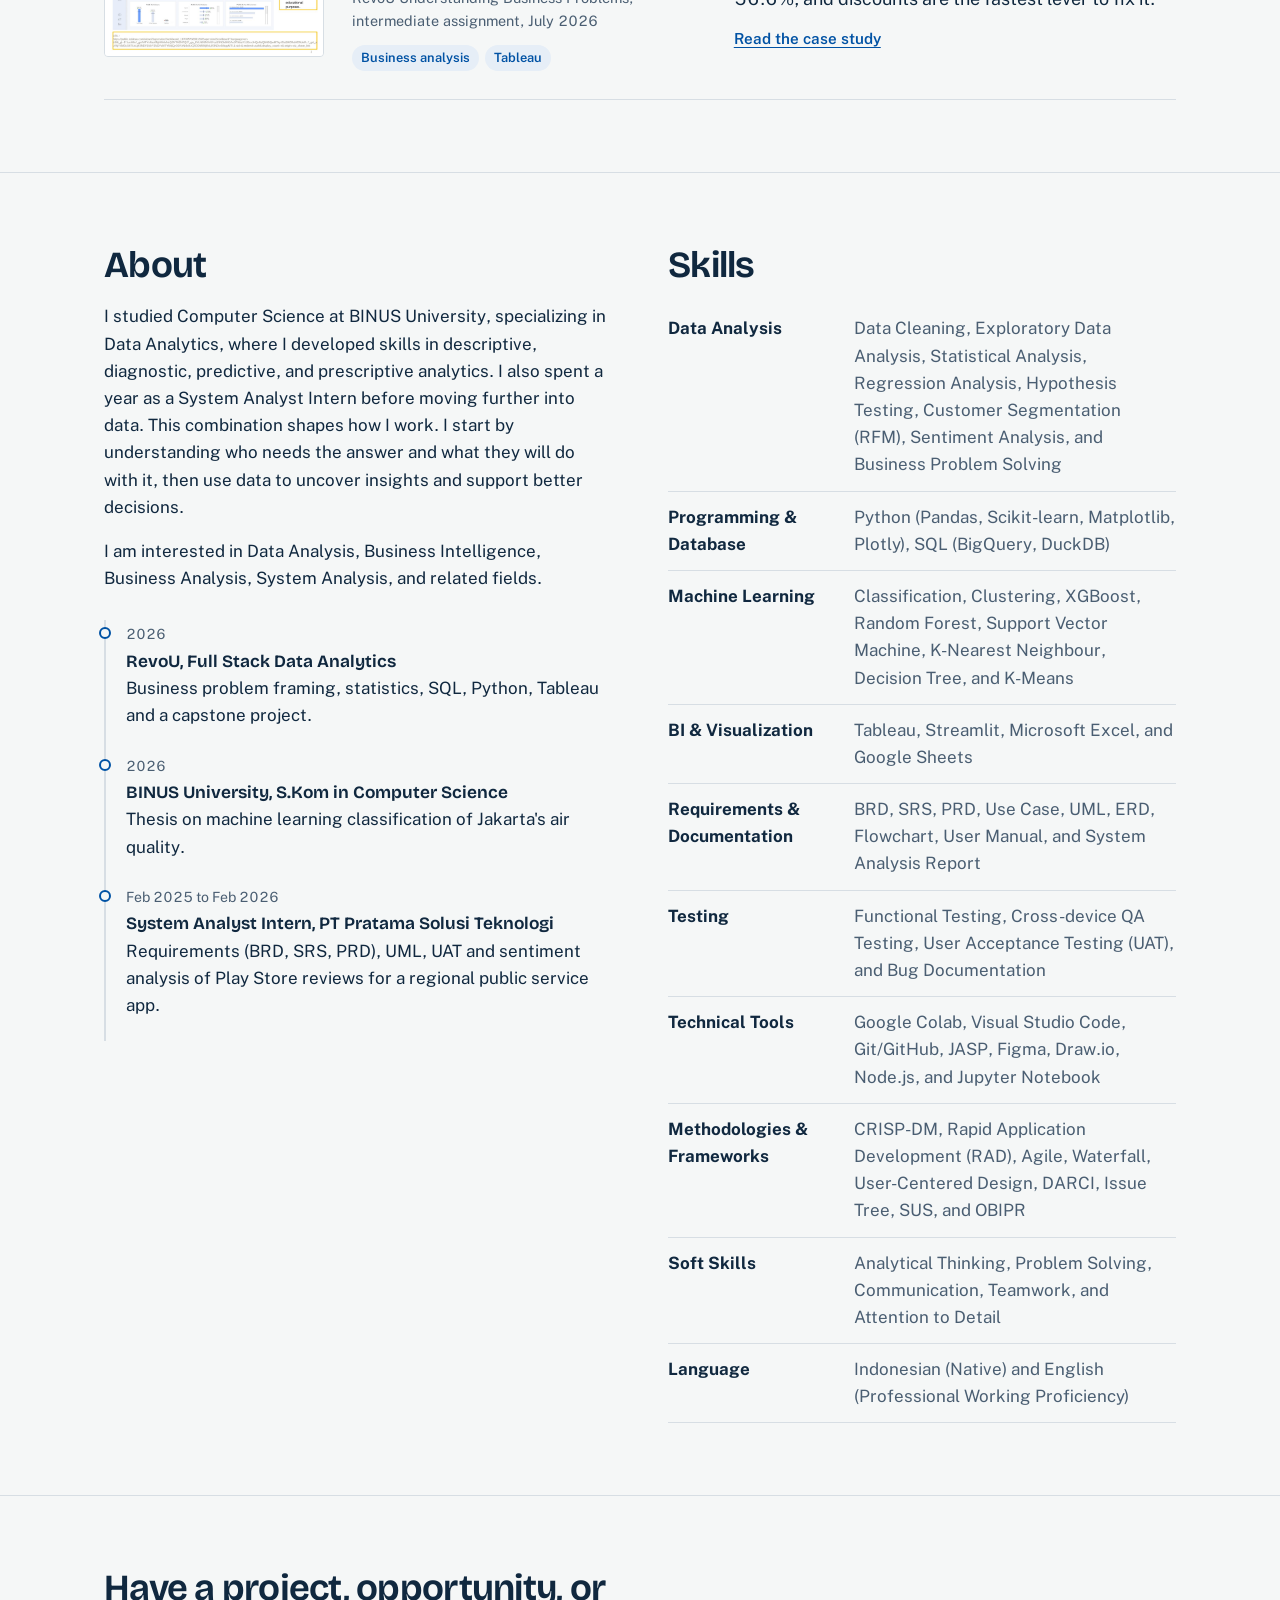
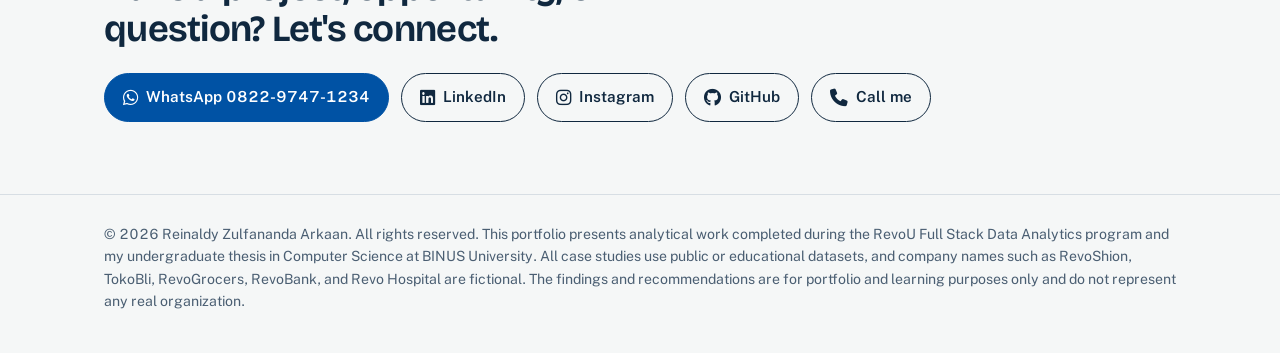
==== commit 27f4d14c: "Update DEEPP project to M4" ====
--- a/index.html
+++ b/index.html
@@ -84,11 +84,11 @@
   <a class="work-thumb" href="projects/berka-credit-risk.html" tabindex="-1" aria-hidden="true"><img src="assets/img/slides/berka-2.jpg" alt="" loading="lazy" width="1280" height="720"></a>
   <div>
     <h3><a href="projects/berka-credit-risk.html">What predicts a bad loan at a retail bank</a></h3>
-    <p class="work-meta">RevoU capstone project (DEEPP, Milestones 0 to 3), September 2026</p>
+    <p class="work-meta">RevoU capstone project (DEEPP, Milestones 0 to 4), October 2026</p>
     <ul class="tags"><li class="tag">Python</li><li class="tag">SQL</li><li class="tag">Tableau</li></ul>
   </div>
   <div>
-    <p class="work-finding">Every loan on an account that had been overdrawn in the prior year went bad. Two screens the bank can run before approval bring the problematic loan rate from 11.1% to 5.0%.</p>
+    <p class="work-finding">All 27 accounts that went below zero before the loan went bad. Two pre-loan reviews, using data the bank already holds, bring the problematic loan rate from 11.1% to 5.0%.</p>
     <a class="work-link" href="projects/berka-credit-risk.html">Read the case study</a>
   </div>
 </li><li class="work-item" data-tools="tableau">
